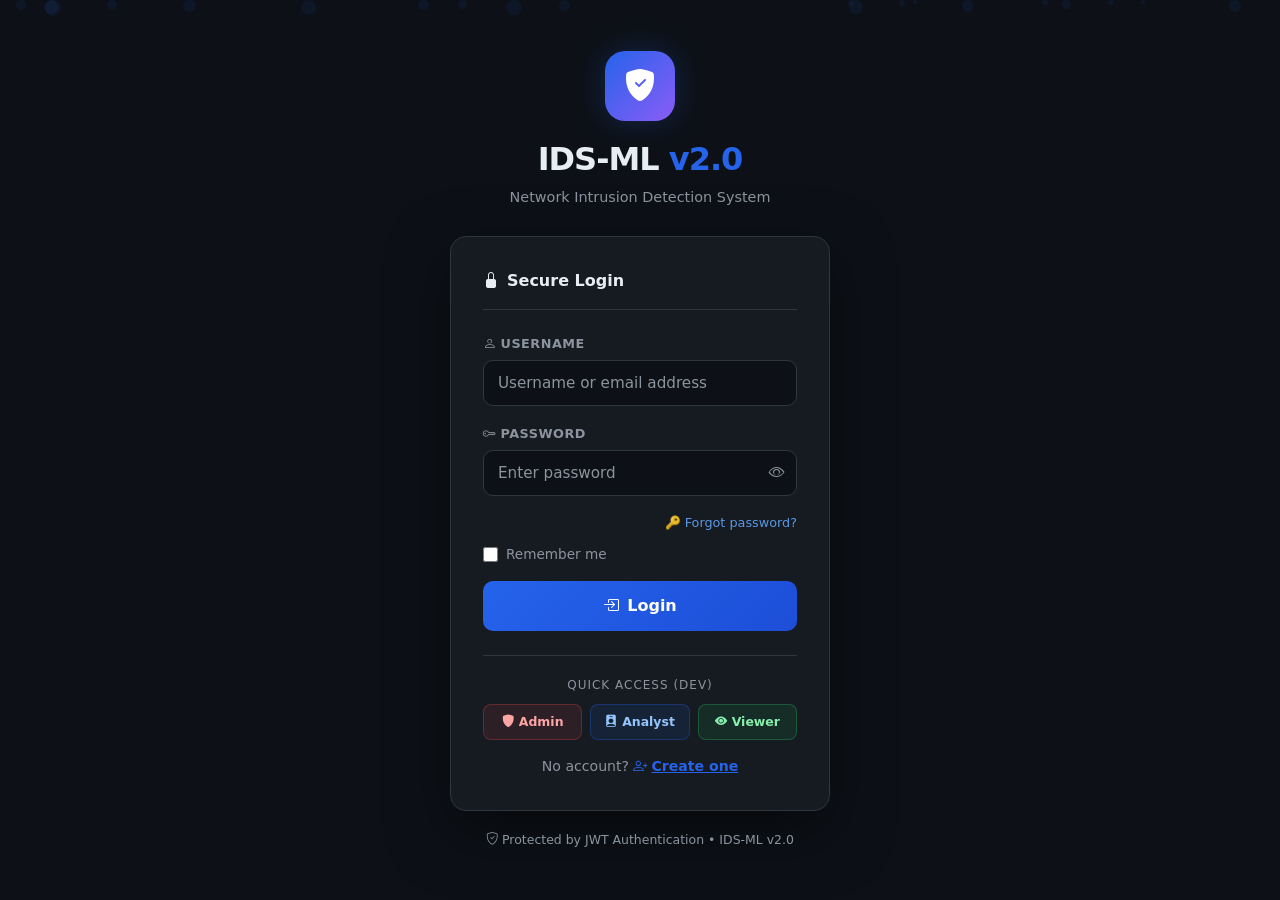
==== frontend/index.html @ fd0f953f "feat: Implement the initial web application structure including backend services, user authenticatio" ====
<!DOCTYPE html>
<html lang="en">
<head>
  <meta charset="UTF-8"/>
  <meta name="viewport" content="width=device-width, initial-scale=1.0"/>
  <title>IDS-ML v2.0 — Login</title>
  <link href="https://cdn.jsdelivr.net/npm/bootstrap@5.3.3/dist/css/bootstrap.min.css" rel="stylesheet"/>
  <link href="https://cdn.jsdelivr.net/npm/bootstrap-icons@1.11.3/font/bootstrap-icons.min.css" rel="stylesheet"/>
  <link href="css/style.css" rel="stylesheet"/>
</head>
<body class="login-body">
  <div id="particles" class="particles"></div>

  <div class="login-wrapper">
    <div class="login-brand">
      <div class="brand-icon"><i class="bi bi-shield-fill-check"></i></div>
      <div class="brand-title">IDS-ML <span>v2.0</span></div>
      <div class="brand-sub">Network Intrusion Detection System</div>
    </div>

    <div class="login-card">
      <div class="card-header-custom">
        <i class="bi bi-lock-fill me-2"></i>Secure Login
      </div>

      <div id="alertBox" class="alert-area d-none"></div>

      <form id="loginForm" autocomplete="off">
        <div class="input-group-custom">
          <label class="form-label-custom"><i class="bi bi-person me-1"></i>Username</label>
          <input type="text" id="username" placeholder="Username or email address" class="form-input-custom"
                 placeholder="Enter username" autocomplete="off"/>
        </div>

        <div class="input-group-custom">
          <label class="form-label-custom"><i class="bi bi-key me-1"></i>Password</label>
          <div class="input-wrapper password-wrapper">
            <input type="password" id="password" class="form-input-custom"
                   placeholder="Enter password"/>
            <button type="button" class="toggle-password"
                    onclick="togglePassword()">
              <i id="eyeIcon" class="bi bi-eye"></i>
            </button>
          </div>
        </div>

        <!-- Forgot password link -->
        <div style="text-align:right;margin-bottom:10px;margin-top:-4px">
          <a href="#" onclick="showForgotModal(event)"
             style="font-size:0.8rem;color:#60a5fa;text-decoration:none;opacity:.9;
                    transition:opacity .2s"
             onmouseover="this.style.opacity=1"
             onmouseout="this.style.opacity=.9">
            🔑 Forgot password?
          </a>
        </div>

        <label class="remember-label mt-1 mb-3">
          <input type="checkbox" id="rememberMe" class="remember-check"/>
          Remember me
        </label>

        <button type="submit" class="btn-login" id="loginBtn">
          <span id="btnText"><i class="bi bi-box-arrow-in-right me-2"></i>Login</span>
          <span id="btnSpinner" class="d-none">
            <span class="spinner-border spinner-border-sm me-2"></span>Signing in...
          </span>
        </button>
      </form>

      <!-- Quick access -->
      <div class="quick-access">
        <div class="quick-title">Quick Access (Dev)</div>
        <div class="quick-buttons">
          <button class="quick-btn admin"   onclick="quickLogin('admin','admin123')">
            <i class="bi bi-shield-fill"></i>Admin
          </button>
          <button class="quick-btn analyst" onclick="quickLogin('analyst','analyst123')">
            <i class="bi bi-person-badge-fill"></i>Analyst
          </button>
          <button class="quick-btn viewer"  onclick="quickLogin('viewer','viewer123')">
            <i class="bi bi-eye-fill"></i>Viewer
          </button>
        </div>
      </div>

      <!-- Register link -->
      <div class="text-center mt-3" style="font-size:0.88rem;color:var(--text-muted)">
        No account?
        <a href="register.html" style="color:var(--primary);font-weight:600">
          <i class="bi bi-person-plus me-1"></i>Create one
        </a>
      </div>
    </div>

    <div class="login-footer">
      <i class="bi bi-shield-check me-1"></i>Protected by JWT Authentication • IDS-ML v2.0
    </div>
  </div>

  <script src="js/config.js?v=1772805966"></script>
  <script src="js/auth.js?v=1772805966"></script>
  <script src="js/login.js?v=1772805966"></script>

  <!-- ══ Forgot Password Modal ══ -->
  <div id="forgotModal" style="display:none;position:fixed;inset:0;z-index:9999;
       background:rgba(0,0,0,.65);backdrop-filter:blur(4px);
       display:none;align-items:center;justify-content:center">
    <div style="background:var(--card-bg,#1a1f2e);border:1px solid rgba(255,255,255,.1);
                border-radius:16px;padding:32px;width:100%;max-width:420px;
                box-shadow:0 24px 60px rgba(0,0,0,.6);position:relative">

      <!-- close -->
      <button onclick="hideForgotModal()" style="position:absolute;top:12px;right:16px;
              background:none;border:none;color:#888;font-size:1.4rem;cursor:pointer;
              line-height:1">×</button>

      <div style="text-align:center;margin-bottom:20px">
        <div style="font-size:2rem;margin-bottom:8px">🔑</div>
        <h3 style="color:#f1f5f9;font-size:1.15rem;margin:0 0 4px">Forgot Password?</h3>
        <p style="color:#94a3b8;font-size:.83rem;margin:0">
          Submit a request — an admin will set a temporary password for you.
        </p>
      </div>

      <div id="forgotAlert" style="display:none;padding:10px 14px;border-radius:8px;
           font-size:.84rem;margin-bottom:14px;text-align:center"></div>

      <div style="margin-bottom:14px">
        <label style="font-size:.75rem;font-weight:700;color:#94a3b8;
               text-transform:uppercase;letter-spacing:.5px;display:block;margin-bottom:6px">
          Username or Email
        </label>
        <input id="forgotIdentifier" type="text" placeholder="Enter your username or email"
               style="width:100%;padding:10px 14px;background:rgba(255,255,255,.06);
                      border:1px solid rgba(255,255,255,.12);border-radius:8px;
                      color:#f1f5f9;font-size:.9rem;outline:none;box-sizing:border-box"
               onkeydown="if(event.key==='Enter')submitForgotRequest()"/>
      </div>

      <div style="margin-bottom:20px">
        <label style="font-size:.75rem;font-weight:700;color:#94a3b8;
               text-transform:uppercase;letter-spacing:.5px;display:block;margin-bottom:6px">
          Reason <span style="font-weight:400;text-transform:none">(optional)</span>
        </label>
        <textarea id="forgotReason" rows="2"
                  placeholder="Why do you need a password reset?"
                  style="width:100%;padding:10px 14px;background:rgba(255,255,255,.06);
                         border:1px solid rgba(255,255,255,.12);border-radius:8px;
                         color:#f1f5f9;font-size:.9rem;outline:none;
                         resize:vertical;box-sizing:border-box"></textarea>
      </div>

      <button id="forgotSubmitBtn" onclick="submitForgotRequest()"
              style="width:100%;padding:12px;border:none;border-radius:10px;
                     background:linear-gradient(135deg,#3b82f6,#1d4ed8);
                     color:#fff;font-size:.95rem;font-weight:600;cursor:pointer">
        📨 Submit Reset Request
      </button>

      <p style="text-align:center;color:#64748b;font-size:.78rem;margin:14px 0 0">
        An administrator will review your request and contact you.
      </p>
    </div>
  </div>

  <script>
  function showForgotModal(e) {
    if (e) e.preventDefault();
    const m = document.getElementById("forgotModal");
    m.style.display = "flex";
    document.getElementById("forgotIdentifier").focus();
    document.getElementById("forgotAlert").style.display = "none";
    document.getElementById("forgotIdentifier").value = "";
    document.getElementById("forgotReason").value = "";
  }
  function hideForgotModal() {
    document.getElementById("forgotModal").style.display = "none";
  }
  document.addEventListener("keydown", e => {
    if (e.key === "Escape") hideForgotModal();
  });
  async function submitForgotRequest() {
    const identifier = document.getElementById("forgotIdentifier").value.trim();
    const reason     = document.getElementById("forgotReason").value.trim();
    const alertEl    = document.getElementById("forgotAlert");
    const btn        = document.getElementById("forgotSubmitBtn");

    function showAlert(msg, ok) {
      alertEl.textContent   = msg;
      alertEl.style.display = "block";
      alertEl.style.background = ok ? "rgba(34,197,94,.15)" : "rgba(239,68,68,.15)";
      alertEl.style.color      = ok ? "#4ade80" : "#f87171";
      alertEl.style.border     = ok ? "1px solid rgba(34,197,94,.3)" : "1px solid rgba(239,68,68,.3)";
    }

    if (!identifier) {
      showAlert("⚠️ Please enter your username or email.", false);
      return;
    }

    btn.disabled    = true;
    btn.innerHTML   = "⏳ Submitting...";

    // Direct fetch — api.js is not loaded on the login page
    // API_BASE comes from auth.js which IS loaded
    try {
      const res = await fetch(`${API_BASE}/forgot-password`, {
        method:  "POST",
        headers: { "Content-Type": "application/json" },
        body:    JSON.stringify({ identifier, reason })
      });

      let data = {};
      try { data = await res.json(); } catch {}

      if (res.ok || res.status === 201) {
        showAlert("✅ " + (data.message || "Reset request submitted! An admin will set your new password."), true);
        btn.innerHTML = "✅ Submitted";
        setTimeout(hideForgotModal, 3500);
      } else {
        showAlert("❌ " + (data.detail || "Something went wrong. Try again."), false);
        btn.disabled  = false;
        btn.innerHTML = "📨 Submit Reset Request";
      }
    } catch (err) {
      showAlert("❌ Cannot reach server. Make sure the system is running.", false);
      btn.disabled  = false;
      btn.innerHTML = "📨 Submit Reset Request";
    }
  }
  </script>

</body>
</html>
---- frontend/css/style.css ----
/* ═══════════════════════════════════════════════════
   IDS-ML v2.0 — Main Stylesheet
   ═══════════════════════════════════════════════════ */

/* ── Variables ── */
:root {
  --bg-dark:      #0d1117;
  --bg-card:      #161b22;
  --bg-card2:     #1c2333;
  --border:       #30363d;
  --primary:      #2563eb;
  --primary-glow: rgba(37,99,235,0.25);
  --success:      #22c55e;
  --danger:       #ef4444;
  --warning:      #f59e0b;
  --info:         #06b6d4;
  --purple:       #8b5cf6;
  --teal:         #14b8a6;
  --text-main:    #e6edf3;
  --text-muted:   #8b949e;
  --sidebar-w:    240px;
  --topbar-h:     60px;
  --radius:       10px;
  --transition:   0.2s ease;
}

* { margin: 0; padding: 0; box-sizing: border-box; }
html, body { height: 100%; }
body { font-family: "Inter", "Segoe UI", system-ui, sans-serif; }

/* ═══════════════════════════════════════════════════
   LOGIN PAGE
   ═══════════════════════════════════════════════════ */
.login-body {
  background: var(--bg-dark);
  display: flex; align-items: center; justify-content: center;
  min-height: 100vh; overflow: hidden; position: relative;
}

/* Animated particles */
.particles { position: fixed; inset: 0; z-index: 0; overflow: hidden; }
.particle {
  position: absolute; border-radius: 50%;
  background: var(--primary); opacity: 0.08;
  animation: float linear infinite;
}
@keyframes float {
  0%   { transform: translateY(100vh) scale(0); opacity: 0; }
  10%  { opacity: 0.08; }
  90%  { opacity: 0.08; }
  100% { transform: translateY(-100px) scale(1); opacity: 0; }
}

.login-wrapper {
  position: relative; z-index: 1;
  display: flex; flex-direction: column; align-items: center;
  width: 100%; max-width: 420px; padding: 20px;
}

/* Brand */
.login-brand { text-align: center; margin-bottom: 28px; }
.brand-icon {
  width: 70px; height: 70px; border-radius: 20px;
  background: linear-gradient(135deg, var(--primary), var(--purple));
  display: flex; align-items: center; justify-content: center;
  font-size: 2rem; color: #fff; margin: 0 auto 14px;
  box-shadow: 0 0 30px var(--primary-glow);
}
.brand-title {
  font-size: 2rem; font-weight: 800; color: var(--text-main); letter-spacing: -1px;
}
.brand-title span { color: var(--primary); }
.brand-sub { color: var(--text-muted); font-size: 0.9rem; margin-top: 4px; }

/* Card */
.login-card {
  background: var(--bg-card);
  border: 1px solid var(--border);
  border-radius: 16px; padding: 32px;
  width: 100%;
  box-shadow: 0 20px 60px rgba(0,0,0,0.5);
}
.card-header-custom {
  font-weight: 700; font-size: 1rem; color: var(--text-main);
  margin-bottom: 24px; padding-bottom: 16px;
  border-bottom: 1px solid var(--border);
}

/* Alert area */
.alert-area {
  border-radius: var(--radius); padding: 12px 16px;
  font-size: 0.875rem; margin-bottom: 16px;
}
.alert-area.error   { background: rgba(239,68,68,0.15); border: 1px solid rgba(239,68,68,0.4); color: #fca5a5; }
.alert-area.success { background: rgba(34,197,94,0.15);  border: 1px solid rgba(34,197,94,0.4);  color: #86efac; }

/* Input groups */
.input-group-custom { margin-bottom: 18px; }
.form-label-custom  { display: block; font-size: 0.8rem; font-weight: 600;
                      color: var(--text-muted); margin-bottom: 6px; text-transform: uppercase; letter-spacing: 0.5px; }
.input-wrapper      { position: relative; }
.form-input-custom  {
  width: 100%; background: var(--bg-dark); border: 1px solid var(--border);
  border-radius: var(--radius); padding: 11px 14px; color: var(--text-main);
  font-size: 0.95rem; transition: border-color var(--transition), box-shadow var(--transition);
  outline: none;
}
.form-input-custom:focus {
  border-color: var(--primary);
  box-shadow: 0 0 0 3px var(--primary-glow);
}
.form-input-custom::placeholder { color: var(--text-muted); }

.password-wrapper .form-input-custom { padding-right: 42px; }
.toggle-password {
  position: absolute; right: 12px; top: 50%; transform: translateY(-50%);
  background: none; border: none; color: var(--text-muted); cursor: pointer; font-size: 1rem;
  transition: color var(--transition);
}
.toggle-password:hover { color: var(--text-main); }

/* Remember me */
.remember-label {
  display: flex; align-items: center; gap: 8px;
  font-size: 0.85rem; color: var(--text-muted); cursor: pointer;
}
.remember-check { accent-color: var(--primary); width: 15px; height: 15px; }

/* Login button */
.btn-login {
  width: 100%; padding: 13px;
  background: linear-gradient(135deg, var(--primary), #1d4ed8);
  border: none; border-radius: var(--radius);
  color: #fff; font-weight: 700; font-size: 1rem;
  cursor: pointer; transition: opacity var(--transition), transform var(--transition);
}
.btn-login:hover { opacity: 0.9; transform: translateY(-1px); }
.btn-login:active { transform: translateY(0); }
.btn-login:disabled { opacity: 0.6; cursor: not-allowed; transform: none; }

/* Quick access */
.quick-access { margin-top: 24px; padding-top: 20px; border-top: 1px solid var(--border); }
.quick-title  { font-size: 0.75rem; color: var(--text-muted); text-align: center;
                margin-bottom: 10px; text-transform: uppercase; letter-spacing: 1px; }
.quick-buttons { display: flex; gap: 8px; }
.quick-btn {
  flex: 1; padding: 8px 6px; border-radius: 8px; border: 1px solid var(--border);
  font-size: 0.78rem; font-weight: 600; cursor: pointer;
  transition: all var(--transition); display: flex; align-items: center;
  justify-content: center; gap: 5px;
}
.quick-btn.admin   { background: rgba(239,68,68,0.1);  border-color: rgba(239,68,68,0.3);  color: #fca5a5; }
.quick-btn.analyst { background: rgba(37,99,235,0.1);  border-color: rgba(37,99,235,0.3);  color: #93c5fd; }
.quick-btn.viewer  { background: rgba(34,197,94,0.1);  border-color: rgba(34,197,94,0.3);  color: #86efac; }
.quick-btn:hover   { transform: translateY(-2px); filter: brightness(1.2); }

.login-footer { color: var(--text-muted); font-size: 0.78rem; margin-top: 20px; text-align: center; }

/* ═══════════════════════════════════════════════════
   DASHBOARD LAYOUT
   ═══════════════════════════════════════════════════ */
.dashboard-body { background: var(--bg-dark); color: var(--text-main); display: flex; min-height: 100vh; }

/* ── Sidebar ── */
.sidebar {
  width: var(--sidebar-w); background: var(--bg-card);
  border-right: 1px solid var(--border);
  display: flex; flex-direction: column;
  position: fixed; top: 0; left: 0; height: 100vh;
  z-index: 100; transition: transform var(--transition);
}
.sidebar.collapsed { transform: translateX(calc(-1 * var(--sidebar-w))); }

.sidebar-brand {
  padding: 18px 20px; display: flex; align-items: center; gap: 10px;
  border-bottom: 1px solid var(--border);
}
.brand-icon-sm {
  font-size: 1.4rem; color: var(--primary);
  filter: drop-shadow(0 0 8px var(--primary-glow));
}
.brand-text { font-weight: 800; font-size: 1.05rem; color: var(--text-main); }
.brand-ver  { color: var(--primary); }

.sidebar-nav { flex: 1; padding: 12px 10px; overflow-y: auto; }
.nav-section-label {
  font-size: 0.65rem; font-weight: 700; color: var(--text-muted);
  text-transform: uppercase; letter-spacing: 1.5px; padding: 6px 10px 4px;
}
.nav-item {
  display: flex; align-items: center; gap: 10px; padding: 9px 12px;
  border-radius: 8px; color: var(--text-muted); text-decoration: none;
  font-size: 0.9rem; font-weight: 500; margin-bottom: 2px;
  transition: all var(--transition); position: relative;
}
.nav-item i { font-size: 1rem; width: 18px; text-align: center; }
.nav-item:hover { background: var(--bg-card2); color: var(--text-main); }
.nav-item.active { background: var(--primary-glow); color: var(--primary);
                   border: 1px solid rgba(37,99,235,0.3); }
.nav-badge {
  margin-left: auto; background: var(--bg-card2); color: var(--text-muted);
  font-size: 0.7rem; padding: 2px 7px; border-radius: 20px; font-weight: 700;
}
.nav-badge.danger { background: rgba(239,68,68,0.2); color: #fca5a5; }

.sidebar-user {
  padding: 14px; border-top: 1px solid var(--border);
  display: flex; align-items: center; gap: 10px;
}
.user-avatar {
  width: 36px; height: 36px; border-radius: 10px;
  background: linear-gradient(135deg, var(--primary), var(--purple));
  display: flex; align-items: center; justify-content: center;
  font-weight: 800; font-size: 0.95rem; color: #fff; flex-shrink: 0;
}
.user-info { flex: 1; min-width: 0; }
.user-name  { font-size: 0.85rem; font-weight: 700; color: var(--text-main);
              white-space: nowrap; overflow: hidden; text-overflow: ellipsis; }
.user-role  { font-size: 0.72rem; color: var(--text-muted); text-transform: uppercase; letter-spacing: 0.5px; }
.logout-btn { background: none; border: none; color: var(--text-muted);
              cursor: pointer; font-size: 1.1rem; padding: 4px;
              border-radius: 6px; transition: all var(--transition); }
.logout-btn:hover { color: var(--danger); background: rgba(239,68,68,0.1); }

/* ── Main content ── */
.main-content {
  margin-left: var(--sidebar-w); flex: 1;
  min-height: 100vh; display: flex; flex-direction: column;
  transition: margin-left var(--transition);
}
.main-content.expanded { margin-left: 0; }

/* ── Topbar ── */
.topbar {
  height: var(--topbar-h); background: var(--bg-card);
  border-bottom: 1px solid var(--border); padding: 0 20px;
  display: flex; align-items: center; gap: 12px; position: sticky; top: 0; z-index: 50;
}
.sidebar-toggle { background: none; border: none; color: var(--text-muted);
                  font-size: 1.3rem; cursor: pointer; padding: 4px 8px;
                  border-radius: 6px; transition: all var(--transition); }
.sidebar-toggle:hover { color: var(--text-main); background: var(--bg-card2); }
.topbar-title { font-weight: 700; font-size: 1rem; flex: 1; color: var(--text-main); }
.topbar-right  { display: flex; align-items: center; gap: 12px; }
.topbar-btn    { background: none; border: none; color: var(--text-muted);
                 font-size: 1rem; cursor: pointer; padding: 6px 8px;
                 border-radius: 6px; transition: all var(--transition); }
.topbar-btn:hover { color: var(--text-main); background: var(--bg-card2); }
.api-status   { display: flex; align-items: center; gap: 6px; font-size: 0.8rem; color: var(--text-muted); }
.status-dot   { width: 8px; height: 8px; border-radius: 50%; background: var(--danger); }
.status-dot.green { background: var(--success); box-shadow: 0 0 8px var(--success); animation: pulse 2s infinite; }
@keyframes pulse { 0%,100% { opacity: 1; } 50% { opacity: 0.5; } }

.topbar-user  { display: flex; align-items: center; gap: 8px; }
.role-badge {
  font-size: 0.7rem; font-weight: 700; padding: 3px 8px; border-radius: 20px; text-transform: uppercase;
  background: var(--primary-glow); color: var(--primary); border: 1px solid rgba(37,99,235,0.3);
}
.role-badge.admin   { background: rgba(239,68,68,0.15);  color: #fca5a5;  border-color: rgba(239,68,68,0.3); }
.role-badge.analyst { background: rgba(37,99,235,0.15);  color: #93c5fd;  border-color: rgba(37,99,235,0.3); }
.role-badge.viewer  { background: rgba(34,197,94,0.15);  color: #86efac;  border-color: rgba(34,197,94,0.3); }

/* ── Section ── */
.content-section { display: none; padding: 24px; animation: fadeIn 0.2s ease; }
.content-section.active { display: block; }
@keyframes fadeIn { from { opacity: 0; transform: translateY(8px); } to { opacity: 1; transform: translateY(0); } }

.section-header { margin-bottom: 20px; }
.section-header h2 { font-size: 1.3rem; font-weight: 800; color: var(--text-main); }
.section-sub { font-size: 0.85rem; color: var(--text-muted); }

/* ── Stat Cards ── */
.stats-grid { display: grid; grid-template-columns: repeat(auto-fill, minmax(180px, 1fr)); gap: 14px; }
.stat-card  {
  background: var(--bg-card); border: 1px solid var(--border);
  border-radius: var(--radius); padding: 18px; position: relative; overflow: hidden;
  transition: transform var(--transition), box-shadow var(--transition);
}
.stat-card:hover { transform: translateY(-3px); box-shadow: 0 8px 30px rgba(0,0,0,0.4); }
.stat-card::before {
  content: ''; position: absolute; top: 0; left: 0; right: 0; height: 3px;
}
.stat-card.blue::before   { background: var(--primary); }
.stat-card.red::before    { background: var(--danger); }
.stat-card.green::before  { background: var(--success); }
.stat-card.yellow::before { background: var(--warning); }
.stat-card.purple::before { background: var(--purple); }
.stat-card.teal::before   { background: var(--teal); }

.stat-icon  { font-size: 1.5rem; margin-bottom: 10px; }
.stat-card.blue   .stat-icon { color: var(--primary); }
.stat-card.red    .stat-icon { color: var(--danger); }
.stat-card.green  .stat-icon { color: var(--success); }
.stat-card.yellow .stat-icon { color: var(--warning); }
.stat-card.purple .stat-icon { color: var(--purple); }
.stat-card.teal   .stat-icon { color: var(--teal); }

.stat-value { font-size: 1.8rem; font-weight: 800; color: var(--text-main); line-height: 1; }
.stat-label { font-size: 0.78rem; color: var(--text-muted); margin-top: 4px; }
.stat-trend { font-size: 0.7rem; margin-top: 8px; color: var(--text-muted); }
.stat-trend.up     { color: var(--success); }
.stat-trend.danger { color: var(--danger); }

/* ── Info Cards ── */
.info-card { background: var(--bg-card); border: 1px solid var(--border); border-radius: var(--radius); }
.info-card-header {
  padding: 14px 16px; border-bottom: 1px solid var(--border);
  font-weight: 700; font-size: 0.9rem; color: var(--text-main);
}
.info-card-body  { padding: 16px; }
.info-row { display: flex; justify-content: space-between; align-items: center;
            padding: 8px 0; border-bottom: 1px solid var(--border); font-size: 0.85rem; }
.info-row:last-child { border-bottom: none; }
.info-key { color: var(--text-muted); font-weight: 500; }
.info-val { color: var(--text-main); font-weight: 600; }
.info-val.link { color: var(--primary); text-decoration: none; }
.info-val.link:hover { text-decoration: underline; }

/* ── Skeleton loader ── */
.skeleton-row {
  height: 14px; border-radius: 4px;
  background: linear-gradient(90deg, var(--bg-card2) 25%, var(--border) 50%, var(--bg-card2) 75%);
  background-size: 200% 100%; animation: shimmer 1.5s infinite; margin: 10px 0;
}
@keyframes shimmer { 0% { background-position: 200% 0; } 100% { background-position: -200% 0; } }

/* ── Table card ── */
.table-card { background: var(--bg-card); border: 1px solid var(--border); border-radius: var(--radius); overflow: hidden; }
.table-card-header {
  padding: 14px 16px; border-bottom: 1px solid var(--border);
  display: flex; align-items: center; justify-content: space-between;
  font-weight: 700; font-size: 0.9rem; color: var(--text-main);
}
.btn-refresh {
  background: var(--bg-card2); border: 1px solid var(--border);
  color: var(--text-muted); padding: 5px 12px; border-radius: 6px;
  font-size: 0.8rem; cursor: pointer; transition: all var(--transition);
}
.btn-refresh:hover { color: var(--primary); border-color: var(--primary); }

.ids-table { width: 100%; border-collapse: collapse; font-size: 0.85rem; }
.ids-table thead th {
  padding: 12px 16px; background: var(--bg-card2); color: var(--text-muted);
  font-size: 0.75rem; font-weight: 700; text-transform: uppercase;
  letter-spacing: 0.5px; border-bottom: 1px solid var(--border); white-space: nowrap;
}
.ids-table tbody td { padding: 12px 16px; border-bottom: 1px solid var(--border); color: var(--text-main); }
.ids-table tbody tr:last-child td { border-bottom: none; }
.ids-table tbody tr:hover { background: var(--bg-card2); }

/* Role pills */
.role-pill {
  font-size: 0.72rem; font-weight: 700; padding: 3px 9px; border-radius: 20px;
  text-transform: uppercase; letter-spacing: 0.5px; display: inline-block;
}
.role-pill.admin   { background: rgba(239,68,68,0.15);  color: #fca5a5;  border: 1px solid rgba(239,68,68,0.3); }
.role-pill.analyst { background: rgba(37,99,235,0.15);  color: #93c5fd;  border: 1px solid rgba(37,99,235,0.3); }
.role-pill.viewer  { background: rgba(34,197,94,0.15);  color: #86efac;  border: 1px solid rgba(34,197,94,0.3); }

/* Status pills */
.status-pill { font-size: 0.72rem; font-weight: 700; padding: 3px 9px; border-radius: 20px; }
.status-pill.active   { background: rgba(34,197,94,0.15); color: #86efac; }
.status-pill.inactive { background: rgba(239,68,68,0.15); color: #fca5a5; }

/* Action buttons */
.btn-action {
  background: none; border: 1px solid var(--border); color: var(--text-muted);
  padding: 4px 10px; border-radius: 6px; font-size: 0.78rem; cursor: pointer;
  transition: all var(--transition);
}
.btn-action:hover { border-color: var(--danger); color: var(--danger); background: rgba(239,68,68,0.1); }

/* ── Coming soon ── */
.coming-soon-card {
  background: var(--bg-card); border: 1px solid var(--border);
  border-radius: 16px; padding: 48px 24px; text-align: center;
}
.coming-icon { font-size: 2.5rem; color: var(--primary); margin-bottom: 16px; display: block;
               filter: drop-shadow(0 0 12px var(--primary-glow)); }
.coming-soon-card h4 { color: var(--text-main); font-weight: 700; margin-bottom: 8px; }
.coming-soon-card p  { color: var(--text-muted); font-size: 0.9rem; }
.coming-badge {
  display: inline-block; margin-top: 14px; padding: 4px 14px; border-radius: 20px;
  background: var(--primary-glow); color: var(--primary);
  border: 1px solid rgba(37,99,235,0.3); font-size: 0.78rem; font-weight: 700;
}

/* ── Toast ── */
.toast-container { position: fixed; bottom: 24px; right: 24px; z-index: 9999; }
.ids-toast {
  background: var(--bg-card2); border: 1px solid var(--border);
  border-radius: 10px; padding: 12px 18px; display: flex;
  align-items: center; gap: 10px; font-size: 0.88rem; color: var(--text-main);
  box-shadow: 0 8px 30px rgba(0,0,0,0.4);
  animation: slideInRight 0.3s ease;
}
.ids-toast.success { border-color: rgba(34,197,94,0.4); }
.ids-toast.success i { color: var(--success); }
.ids-toast.error   { border-color: rgba(239,68,68,0.4); }
.ids-toast.error   i { color: var(--danger); }
@keyframes slideInRight { from { transform: translateX(100px); opacity: 0; } to { transform: translateX(0); opacity: 1; } }

/* ── Responsive ── */
@media (max-width: 768px) {
  .sidebar       { transform: translateX(calc(-1 * var(--sidebar-w))); }
  .sidebar.open  { transform: translateX(0); }
  .main-content  { margin-left: 0 !important; }
  .stats-grid    { grid-template-columns: repeat(2, 1fr); }
}

/* ═══════════════════════════════════════════════════
   ROLE-BASED ADDITIONS
   ═══════════════════════════════════════════════════ */

/* ── Role Banner ── */
.role-banner { padding: 0 10px 10px; }
.role-banner-inner {
  display: flex; align-items: center; gap: 8px;
  padding: 8px 12px; border-radius: 8px;
  font-size: 0.78rem; font-weight: 700; text-transform: uppercase; letter-spacing: 0.8px;
}
.role-banner-inner i { font-size: 0.9rem; }

.banner-admin   { background: rgba(239,68,68,0.12);  color: #fca5a5; border: 1px solid rgba(239,68,68,0.25); }
.banner-analyst { background: rgba(37,99,235,0.12);  color: #93c5fd; border: 1px solid rgba(37,99,235,0.25); }
.banner-viewer  { background: rgba(34,197,94,0.12);  color: #86efac; border: 1px solid rgba(34,197,94,0.25); }

/* ── Permissions Grid ── */
.permissions-grid {
  display: grid;
  grid-template-columns: repeat(auto-fill, minmax(170px, 1fr));
  gap: 8px;
}
.perm-item {
  display: flex; align-items: center; gap: 7px;
  padding: 8px 10px; border-radius: 8px;
  font-size: 0.8rem; font-weight: 600;
  border: 1px solid;
}
.perm-item.allowed {
  background: rgba(34,197,94,0.08);
  border-color: rgba(34,197,94,0.2);
  color: #86efac;
}
.perm-item.denied {
  background: rgba(239,68,68,0.06);
  border-color: rgba(239,68,68,0.15);
  color: var(--text-muted);
  opacity: 0.6;
}
.perm-item .bi:first-child { font-size: 0.75rem; }
.perm-item .perm-feat-icon { opacity: 0.7; }

/* ── Quick Action Buttons ── */
.quick-action-btn {
  width: 100%; background: var(--bg-card2);
  border: 1px solid var(--border); border-radius: 8px;
  padding: 10px 12px; margin-bottom: 8px; cursor: pointer;
  display: flex; align-items: center; gap: 10px;
  color: var(--text-main); font-size: 0.85rem;
  transition: all var(--transition); text-align: left;
}
.quick-action-btn:last-child { margin-bottom: 0; }
.quick-action-btn:hover { border-color: var(--primary); background: var(--primary-glow); transform: translateX(3px); }
.quick-action-btn i:first-child { font-size: 1.1rem; width: 20px; text-align: center; }
.quick-action-btn div { flex: 1; }
.quick-action-btn div strong { display: block; font-size: 0.85rem; }
.quick-action-btn div small  { color: var(--text-muted); font-size: 0.75rem; }

/* ── Viewer Notice ── */
.viewer-notice {
  background: rgba(34,197,94,0.06);
  border: 1px solid rgba(34,197,94,0.2);
  border-radius: var(--radius); padding: 16px 20px;
  display: flex; align-items: flex-start; gap: 14px;
  color: var(--text-muted);
}
.viewer-notice > i { font-size: 1.3rem; color: #86efac; flex-shrink: 0; margin-top: 2px; }
.viewer-notice strong { display: block; color: #86efac; font-size: 0.9rem; margin-bottom: 3px; }
.viewer-notice p { font-size: 0.82rem; margin: 0; }

/* ── Access Denied ── */
.denied-card {
  display: flex; flex-direction: column; align-items: center;
  justify-content: center; padding: 64px 24px; text-align: center;
}
.denied-icon {
  width: 80px; height: 80px; border-radius: 50%;
  background: rgba(239,68,68,0.12); border: 2px solid rgba(239,68,68,0.3);
  display: flex; align-items: center; justify-content: center;
  font-size: 2rem; color: var(--danger); margin-bottom: 20px;
}
.denied-card h3 { color: var(--text-main); font-weight: 800; margin-bottom: 10px; }
.denied-card p  { color: var(--text-muted); font-size: 0.9rem; max-width: 360px; margin-bottom: 24px; }
.btn-back {
  background: var(--bg-card2); border: 1px solid var(--border);
  color: var(--text-muted); padding: 10px 20px; border-radius: var(--radius);
  font-size: 0.88rem; font-weight: 600; cursor: pointer;
  transition: all var(--transition);
}
.btn-back:hover { border-color: var(--primary); color: var(--primary); }

/* ── Card link ── */
.card-link {
  font-size: 0.78rem; color: var(--primary); text-decoration: none;
  display: flex; align-items: center; gap: 4px;
}
.card-link:hover { text-decoration: underline; }

/* ── status-dot inline ── */
.status-dot.d-inline-block {
  display: inline-block !important;
  vertical-align: middle; margin-bottom: 1px;
}

/* ═══════════════════════════════════════════════
   REGISTER PAGE EXTRAS
   ═══════════════════════════════════════════════ */
.role-notice {
  background: rgba(37,99,235,0.08);
  border: 1px solid rgba(37,99,235,0.25);
  border-radius: 8px; padding: 10px 14px;
  display: flex; align-items: flex-start; gap: 8px;
  font-size: 0.82rem; color: var(--text-muted);
  margin-top: 6px;
}
.role-notice i { color: var(--primary); flex-shrink: 0; margin-top: 2px; }
.role-notice strong { color: var(--text-main); }

.pwd-strength-bar {
  height: 4px; background: var(--bg-card2);
  border-radius: 2px; overflow: hidden;
}
.pwd-strength-fill { height: 100%; width: 0%; transition: all 0.3s ease; }
.pwd-strength-label { font-size: 0.72rem; font-weight: 600; margin-top: 3px; }

/* ═══════════════════════════════════════════════
   MODAL (shared: add user, change role, etc.)
   ═══════════════════════════════════════════════ */
.ids-modal-overlay {
  position: fixed; inset: 0; z-index: 1000;
  background: rgba(0,0,0,0.65);
  display: flex; align-items: center; justify-content: center;
  animation: fadeIn 0.15s ease;
}
.ids-modal {
  background: var(--bg-card); border: 1px solid var(--border);
  border-radius: 14px; width: 100%; max-width: 440px;
  padding: 28px; box-shadow: 0 24px 60px rgba(0,0,0,0.5);
  animation: slideUp 0.2s ease;
}
@keyframes slideUp {
  from { transform: translateY(20px); opacity: 0; }
  to   { transform: translateY(0);    opacity: 1; }
}
.ids-modal-header {
  display: flex; align-items: center; justify-content: space-between;
  margin-bottom: 20px; padding-bottom: 14px;
  border-bottom: 1px solid var(--border);
}
.ids-modal-header h5 { font-weight: 700; color: var(--text-main); margin: 0; font-size: 1rem; }
.ids-modal-close {
  background: none; border: none; color: var(--text-muted);
  font-size: 1.2rem; cursor: pointer; padding: 2px;
  border-radius: 6px; transition: all var(--transition);
}
.ids-modal-close:hover { color: var(--danger); background: rgba(239,68,68,0.1); }
.ids-modal-footer {
  display: flex; gap: 8px; justify-content: flex-end;
  margin-top: 20px; padding-top: 16px;
  border-top: 1px solid var(--border);
}

.ids-select {
  width: 100%; background: var(--bg-dark); border: 1px solid var(--border);
  border-radius: var(--radius); padding: 10px 14px; color: var(--text-main);
  font-size: 0.9rem; outline: none; transition: border-color var(--transition);
}
.ids-select:focus { border-color: var(--primary); box-shadow: 0 0 0 3px var(--primary-glow); }
.ids-select option { background: var(--bg-card2); }

/* Modal buttons */
.btn-modal-cancel {
  padding: 9px 18px; border-radius: 8px; font-size: 0.88rem; font-weight: 600;
  background: var(--bg-card2); border: 1px solid var(--border);
  color: var(--text-muted); cursor: pointer; transition: all var(--transition);
}
.btn-modal-cancel:hover { border-color: var(--text-muted); color: var(--text-main); }
.btn-modal-primary {
  padding: 9px 18px; border-radius: 8px; font-size: 0.88rem; font-weight: 600;
  background: linear-gradient(135deg, var(--primary), #1d4ed8);
  border: none; color: #fff; cursor: pointer;
  transition: opacity var(--transition);
}
.btn-modal-primary:hover { opacity: 0.88; }
.btn-modal-danger {
  padding: 9px 18px; border-radius: 8px; font-size: 0.88rem; font-weight: 600;
  background: linear-gradient(135deg, var(--danger), #b91c1c);
  border: none; color: #fff; cursor: pointer;
  transition: opacity var(--transition);
}
.btn-modal-danger:hover { opacity: 0.88; }

/* ═══════════════════════════════════════════════
   ENHANCED USERS TABLE
   ═══════════════════════════════════════════════ */
.user-actions { display: flex; gap: 5px; flex-wrap: wrap; }

.btn-sm-action {
  padding: 4px 9px; border-radius: 6px; font-size: 0.75rem;
  font-weight: 600; cursor: pointer; border: 1px solid;
  display: inline-flex; align-items: center; gap: 4px;
  transition: all var(--transition); white-space: nowrap;
}
.btn-sm-action.role   { background: rgba(37,99,235,0.1);  border-color: rgba(37,99,235,0.3);  color: #93c5fd; }
.btn-sm-action.role:hover   { background: rgba(37,99,235,0.25); }
.btn-sm-action.deact  { background: rgba(239,68,68,0.1);  border-color: rgba(239,68,68,0.3);  color: #fca5a5; }
.btn-sm-action.deact:hover  { background: rgba(239,68,68,0.25); }
.btn-sm-action.act    { background: rgba(34,197,94,0.1);  border-color: rgba(34,197,94,0.3);  color: #86efac; }
.btn-sm-action.act:hover    { background: rgba(34,197,94,0.25); }
.btn-sm-action.del    { background: rgba(239,68,68,0.07); border-color: rgba(239,68,68,0.2);  color: #fca5a5; }
.btn-sm-action.del:hover    { background: rgba(239,68,68,0.2); }
.btn-sm-action.pwd    { background: rgba(245,158,11,0.1); border-color: rgba(245,158,11,0.3); color: #fcd34d; }
.btn-sm-action.pwd:hover    { background: rgba(245,158,11,0.25); }

/* Add user header button */
.btn-add-user {
  background: linear-gradient(135deg, var(--primary), #1d4ed8);
  border: none; color: #fff; padding: 7px 14px;
  border-radius: 8px; font-size: 0.82rem; font-weight: 700;
  cursor: pointer; display: flex; align-items: center; gap: 6px;
  transition: opacity var(--transition);
}
.btn-add-user:hover { opacity: 0.88; }

/* User count badge */
.user-count-badge {
  background: var(--bg-card2); border: 1px solid var(--border);
  color: var(--text-muted); font-size: 0.75rem; font-weight: 700;
  padding: 3px 10px; border-radius: 20px; margin-left: 8px;
}

/* ═══════════════════════════════════════════════
   DEACTIVATED ACCOUNT POPUP
   ═══════════════════════════════════════════════ */

/* Overlay */
.deact-overlay {
  position: fixed; inset: 0; z-index: 9999;
  background: rgba(0, 0, 0, 0.75);
  backdrop-filter: blur(6px);
  display: flex; align-items: center; justify-content: center;
  opacity: 0; transition: opacity 0.3s ease;
  padding: 20px;
}
.deact-overlay.visible { opacity: 1; }
.deact-overlay.hiding  { opacity: 0; pointer-events: none; }

/* Modal box */
.deact-modal {
  background: var(--bg-card);
  border: 1px solid rgba(239, 68, 68, 0.35);
  border-radius: 18px;
  padding: 36px 32px 28px;
  max-width: 400px; width: 100%;
  text-align: center;
  box-shadow:
    0 0 0 1px rgba(239,68,68,0.15),
    0 24px 60px rgba(0, 0, 0, 0.6),
    0 0 80px rgba(239, 68, 68, 0.08);
  transform: translateY(0); transition: transform 0.3s ease;
  position: relative;
}
.deact-overlay.visible .deact-modal  { transform: translateY(0); }
.deact-overlay:not(.visible) .deact-modal { transform: translateY(24px); }

/* Animated icon ring */
.deact-icon-wrap {
  position: relative;
  width: 80px; height: 80px;
  margin: 0 auto 20px;
  display: flex; align-items: center; justify-content: center;
}
.deact-icon-ring {
  position: absolute; inset: 0; border-radius: 50%;
  border: 2px solid rgba(239, 68, 68, 0.4);
  animation: deact-pulse 2s ease infinite;
}
@keyframes deact-pulse {
  0%, 100% { transform: scale(1);    opacity: 0.6; }
  50%       { transform: scale(1.12); opacity: 0.2; }
}
.deact-icon {
  font-size: 2.2rem; color: var(--danger);
  filter: drop-shadow(0 0 12px rgba(239,68,68,0.5));
  position: relative; z-index: 1;
  background: rgba(239,68,68,0.1);
  width: 72px; height: 72px; border-radius: 50%;
  display: flex; align-items: center; justify-content: center;
}

/* Title */
.deact-title {
  font-size: 1.3rem; font-weight: 800;
  color: var(--text-main); margin-bottom: 4px;
}

/* Username */
.deact-username {
  font-size: 0.85rem; color: var(--danger);
  font-weight: 700; margin-bottom: 14px;
  font-family: monospace; letter-spacing: 0.5px;
}

/* Body text */
.deact-body {
  color: var(--text-muted); font-size: 0.88rem;
  line-height: 1.6; margin-bottom: 18px;
}

/* Info box */
.deact-info-box {
  background: rgba(239,68,68,0.07);
  border: 1px solid rgba(239,68,68,0.2);
  border-radius: 10px; padding: 12px 14px;
  display: flex; align-items: flex-start; gap: 10px;
  font-size: 0.82rem; color: #fca5a5;
  margin-bottom: 22px; text-align: left;
}
.deact-info-box i { flex-shrink: 0; margin-top: 2px; font-size: 0.9rem; }

/* Action buttons */
.deact-actions {
  display: flex; gap: 10px; justify-content: center;
  margin-bottom: 18px;
}
.deact-btn-email {
  flex: 1; padding: 10px 16px; border-radius: 10px;
  background: rgba(37,99,235,0.12);
  border: 1px solid rgba(37,99,235,0.3);
  color: #93c5fd; font-size: 0.85rem; font-weight: 600;
  text-decoration: none; cursor: pointer;
  transition: all 0.2s ease;
  display: flex; align-items: center; justify-content: center;
}
.deact-btn-email:hover {
  background: rgba(37,99,235,0.22);
  color: #bfdbfe; text-decoration: none;
}
.deact-btn-close {
  flex: 1; padding: 10px 16px; border-radius: 10px;
  background: rgba(239,68,68,0.1);
  border: 1px solid rgba(239,68,68,0.25);
  color: #fca5a5; font-size: 0.85rem; font-weight: 600;
  cursor: pointer; transition: all 0.2s ease;
  display: flex; align-items: center; justify-content: center;
}
.deact-btn-close:hover { background: rgba(239,68,68,0.2); }

/* Footer note */
.deact-footer {
  font-size: 0.72rem; color: var(--text-muted);
  margin: 0; opacity: 0.6;
}

/* Divider line above footer */
.deact-modal::after {
  content: '';
  display: block;
  height: 1px;
  background: var(--border);
  margin: 0 0 14px;
}
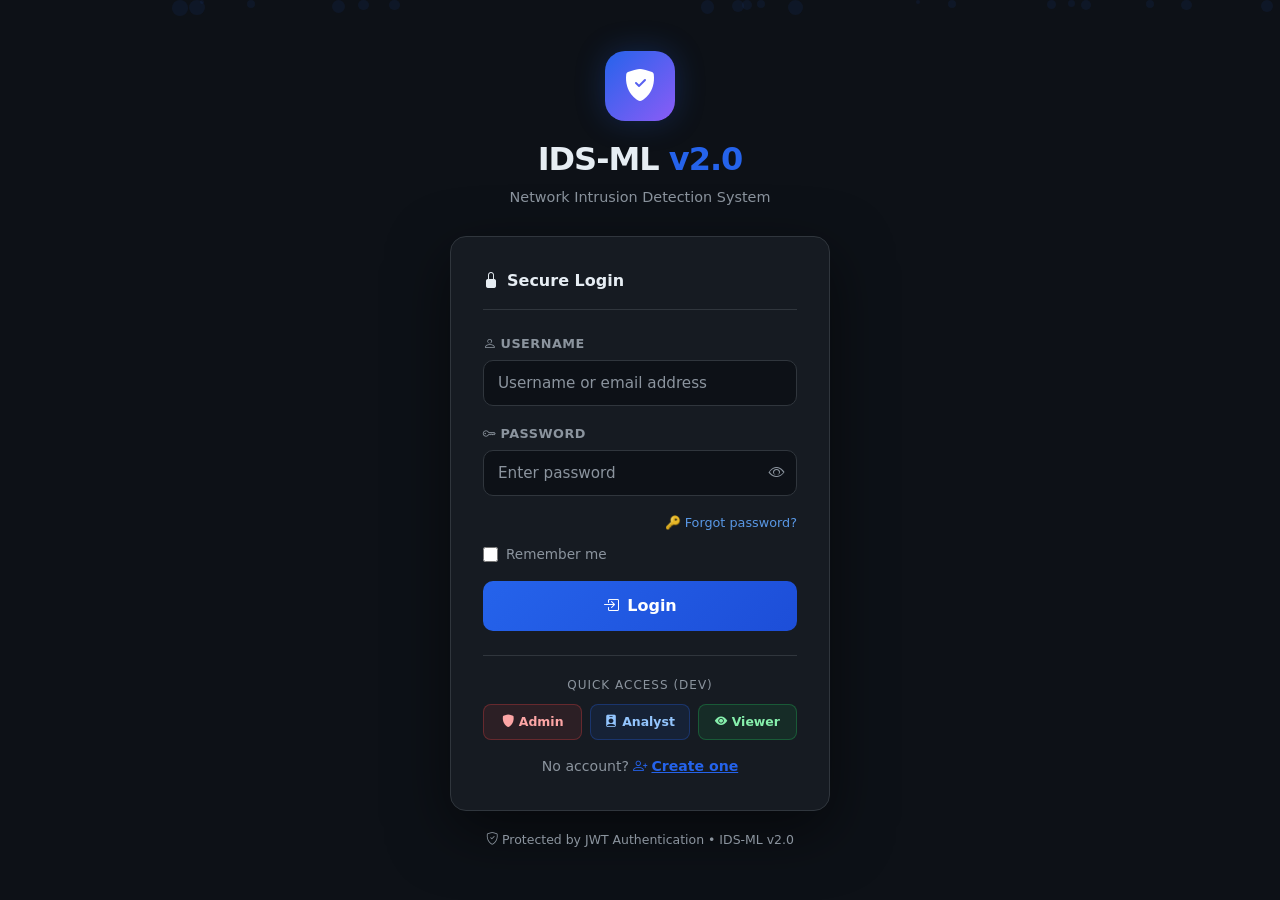
==== commit 7b3039c1: "Updating Dashboard" ====
--- a/frontend/index.html
+++ b/frontend/index.html
@@ -98,9 +98,9 @@
     </div>
   </div>
 
-  <script src="js/config.js?v=1772805966"></script>
-  <script src="js/auth.js?v=1772805966"></script>
-  <script src="js/login.js?v=1772805966"></script>
+  <script src="js/config.js?v=1773028920"></script>
+  <script src="js/auth.js?v=1773028920"></script>
+  <script src="js/login.js?v=1773028920"></script>
 
   <!-- ══ Forgot Password Modal ══ -->
   <div id="forgotModal" style="display:none;position:fixed;inset:0;z-index:9999;
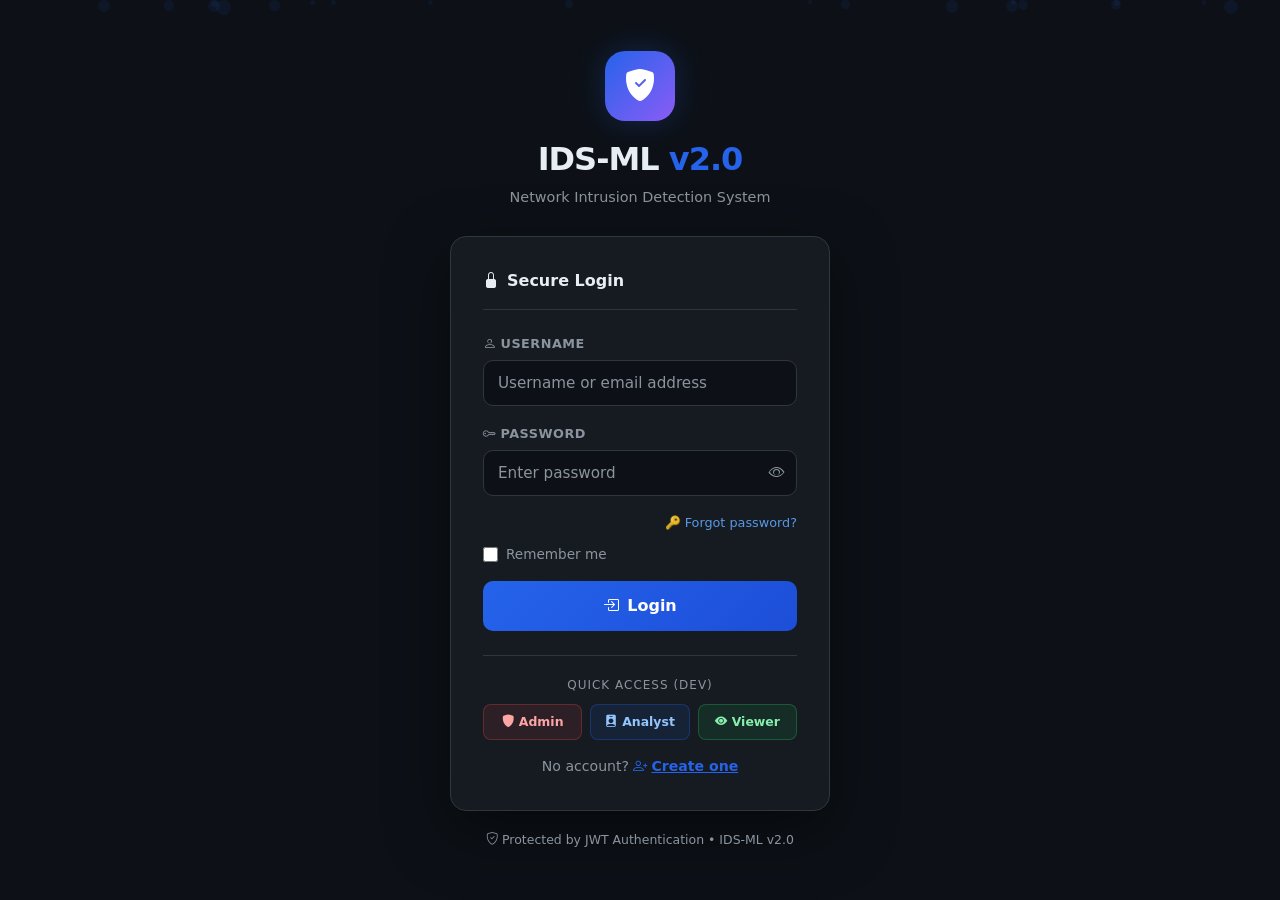
==== commit ab396746: "All" ====
--- a/frontend/index.html
+++ b/frontend/index.html
@@ -98,9 +98,9 @@
     </div>
   </div>
 
-  <script src="js/config.js?v=1773028920"></script>
-  <script src="js/auth.js?v=1773028920"></script>
-  <script src="js/login.js?v=1773028920"></script>
+  <script src="js/config.js?v=1773851401"></script>
+  <script src="js/auth.js?v=1773851401"></script>
+  <script src="js/login.js?v=1773851401"></script>
 
   <!-- ══ Forgot Password Modal ══ -->
   <div id="forgotModal" style="display:none;position:fixed;inset:0;z-index:9999;
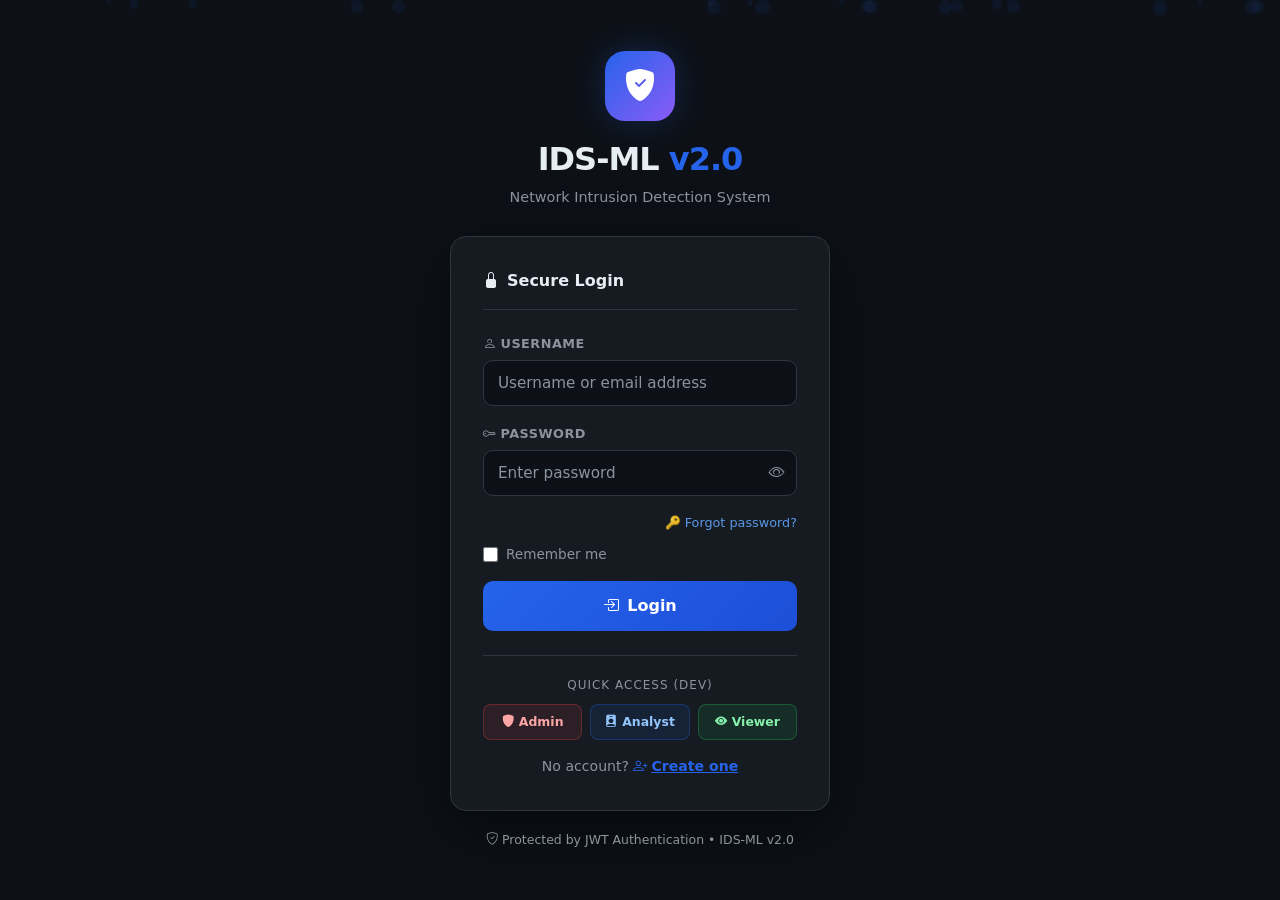
==== commit 7936f3f7: "PCAP Analysis Implementation Started" ====
--- a/frontend/index.html
+++ b/frontend/index.html
@@ -98,9 +98,9 @@
     </div>
   </div>
 
-  <script src="js/config.js?v=1773851401"></script>
-  <script src="js/auth.js?v=1773851401"></script>
-  <script src="js/login.js?v=1773851401"></script>
+  <script src="js/config.js?v=1773853548"></script>
+  <script src="js/auth.js?v=1773853548"></script>
+  <script src="js/login.js?v=1773853548"></script>
 
   <!-- ══ Forgot Password Modal ══ -->
   <div id="forgotModal" style="display:none;position:fixed;inset:0;z-index:9999;
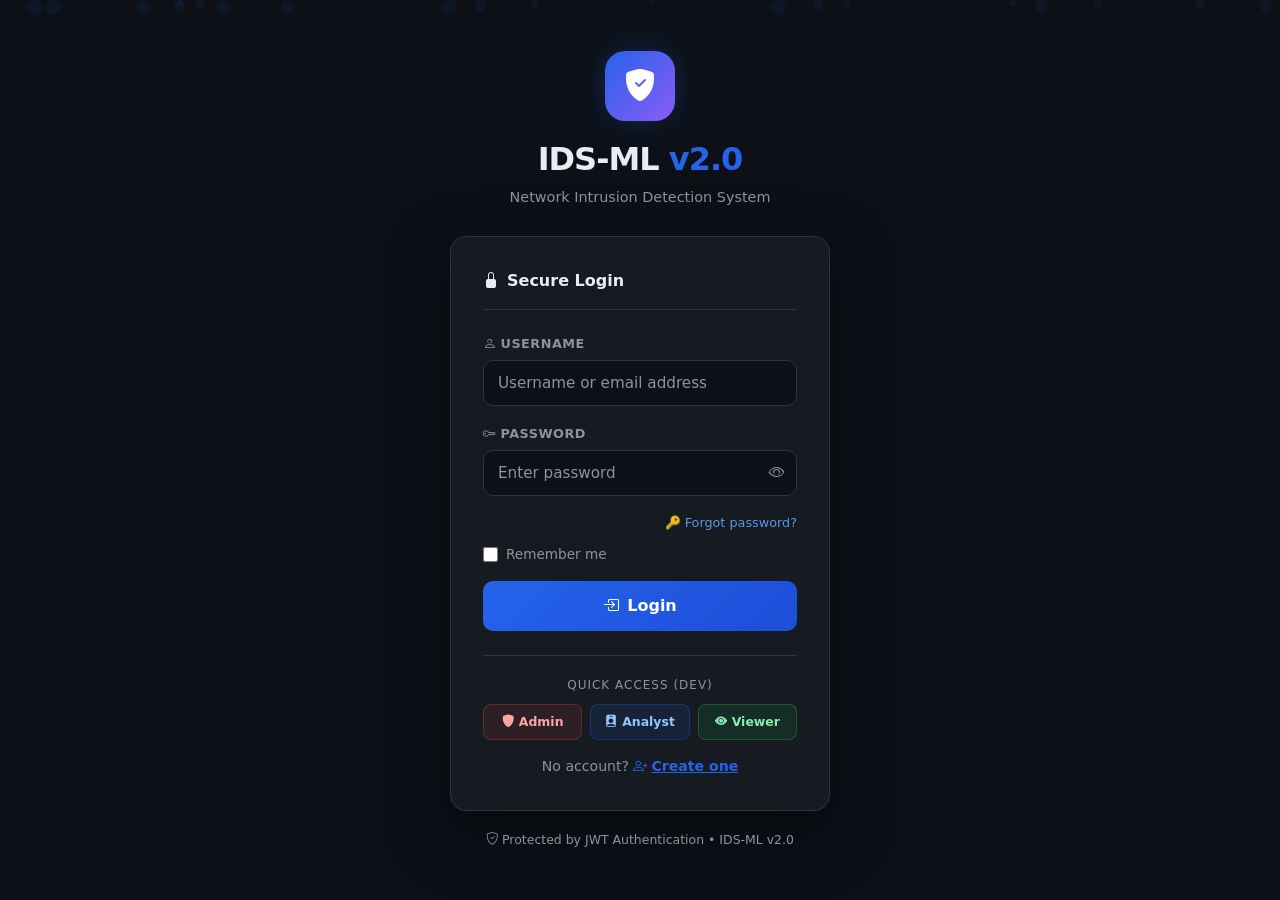
==== commit 91ecd319: "Add PCAP analysis upload functionality with drag-and-drop support and result display" ====
--- a/frontend/index.html
+++ b/frontend/index.html
@@ -98,9 +98,9 @@
     </div>
   </div>
 
-  <script src="js/config.js?v=1773853548"></script>
-  <script src="js/auth.js?v=1773853548"></script>
-  <script src="js/login.js?v=1773853548"></script>
+  <script src="js/config.js?v=1773904913"></script>
+  <script src="js/auth.js?v=1773904913"></script>
+  <script src="js/login.js?v=1773904913"></script>
 
   <!-- ══ Forgot Password Modal ══ -->
   <div id="forgotModal" style="display:none;position:fixed;inset:0;z-index:9999;
--- a/frontend/css/style.css
+++ b/frontend/css/style.css
@@ -771,3 +771,118 @@
   background: var(--border);
   margin: 0 0 14px;
 }
+
+/* ═══════════════════════════════════════════════════
+   PCAP ANALYSIS  — append to bottom of style.css
+   ═══════════════════════════════════════════════════ */
+
+/* Drop zone */
+.pcap-dropzone {
+  border: 2px dashed var(--border);
+  border-radius: var(--radius);
+  padding: 44px 24px;
+  text-align: center;
+  cursor: pointer;
+  transition: border-color var(--transition), background var(--transition);
+  background: var(--bg-dark);
+}
+.pcap-dropzone:hover,
+.pcap-dropzone.dragover {
+  border-color: var(--primary);
+  background: var(--primary-glow);
+}
+.pcap-drop-icon {
+  font-size: 2.4rem;
+  color: var(--primary);
+  display: block;
+  margin-bottom: 10px;
+  filter: drop-shadow(0 0 10px var(--primary-glow));
+}
+.pcap-drop-text { font-size: 0.95rem; color: var(--text-main); margin: 0 0 4px; font-weight: 500; }
+.pcap-drop-sub  { font-size: 0.82rem; color: var(--text-muted); margin: 0; }
+
+/* Selected file row */
+.pcap-file-info {
+  display: flex;
+  align-items: center;
+  gap: 10px;
+  margin-top: 12px;
+  padding: 10px 14px;
+  background: var(--bg-card2);
+  border: 1px solid var(--border);
+  border-radius: var(--radius);
+  font-size: 0.88rem;
+}
+
+/* Progress bar */
+.pcap-progress-track {
+  height: 5px;
+  background: var(--bg-card2);
+  border-radius: 10px;
+  overflow: hidden;
+}
+.pcap-progress-fill {
+  height: 100%;
+  width: 0%;
+  background: linear-gradient(90deg, var(--primary), var(--purple));
+  transition: width 0.3s ease;
+  border-radius: 10px;
+}
+
+/* Result badge */
+.pcap-badge {
+  font-size: 0.75rem;
+  font-weight: 700;
+  padding: 4px 12px;
+  border-radius: 20px;
+  text-transform: uppercase;
+  letter-spacing: 0.4px;
+}
+.pcap-badge.success {
+  background: rgba(34,197,94,0.15);
+  color: #86efac;
+  border: 1px solid rgba(34,197,94,0.3);
+}
+.pcap-badge.warning {
+  background: rgba(245,158,11,0.15);
+  color: #fcd34d;
+  border: 1px solid rgba(245,158,11,0.3);
+}
+
+/* Protocol pill */
+.proto-pill {
+  display: inline-block;
+  padding: 2px 8px;
+  margin-right: 4px;
+  border-radius: 20px;
+  font-size: 0.72rem;
+  font-weight: 700;
+  background: rgba(37,99,235,0.15);
+  color: #93c5fd;
+  border: 1px solid rgba(37,99,235,0.3);
+}
+
+/* Table helpers */
+.td-right { text-align: right; }
+.td-muted  { color: var(--text-muted); }
+.tbl-empty {
+  text-align: center;
+  color: var(--text-muted);
+  padding: 28px 16px !important;
+  font-size: 0.88rem;
+}
+
+/* Error banner */
+.pcap-error-banner {
+  display: none;
+  align-items: center;
+  gap: 10px;
+  margin-top: 14px;
+  padding: 10px 14px;
+  background: rgba(239,68,68,0.12);
+  border: 1px solid rgba(239,68,68,0.35);
+  border-radius: var(--radius);
+  color: #fca5a5;
+  font-size: 0.88rem;
+}
+
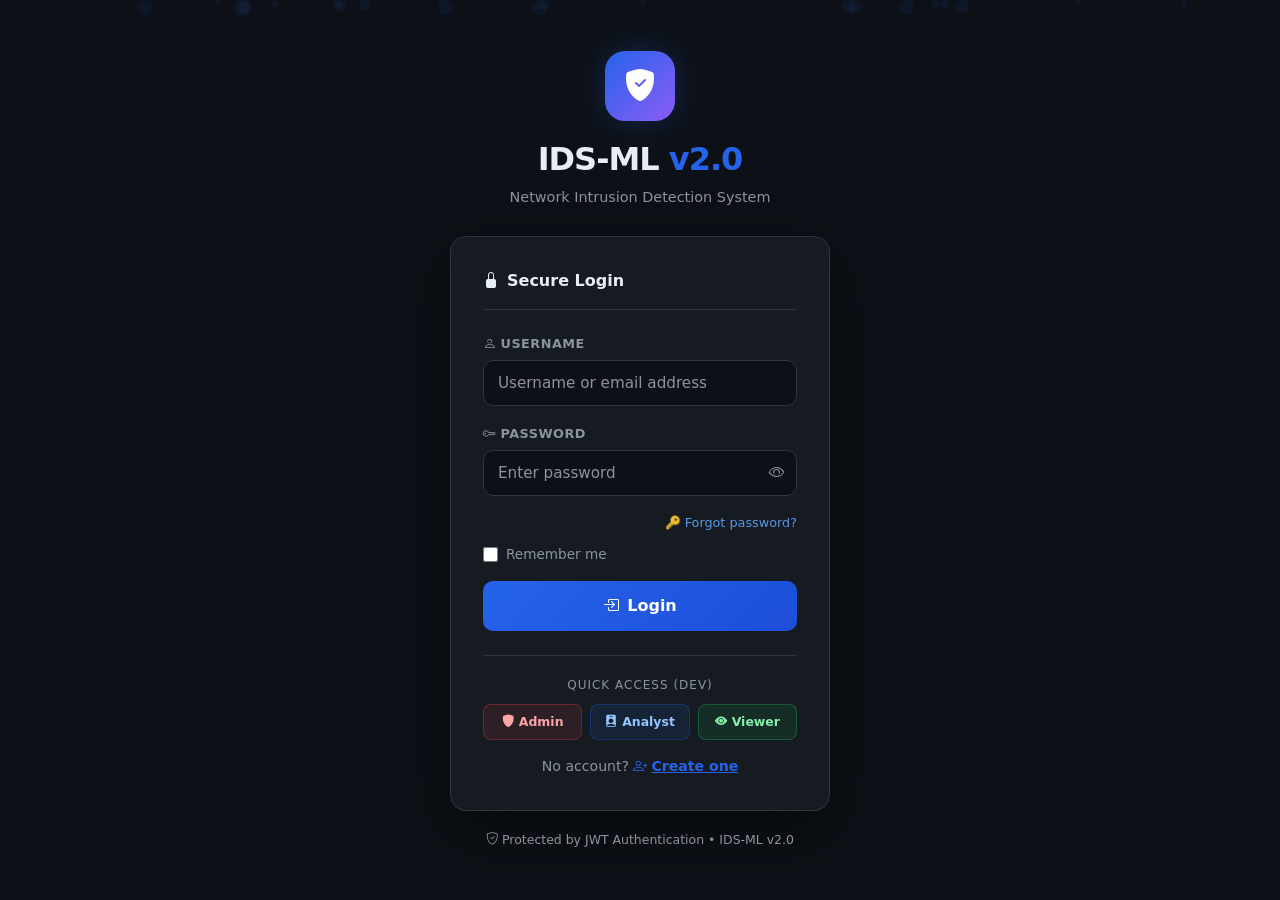
==== commit 192d543f: "Implement initial project structure including backend API, database, ML model, pcap analysis, and fr" ====
--- a/frontend/index.html
+++ b/frontend/index.html
@@ -98,9 +98,9 @@
     </div>
   </div>
 
-  <script src="js/config.js?v=1773904913"></script>
-  <script src="js/auth.js?v=1773904913"></script>
-  <script src="js/login.js?v=1773904913"></script>
+  <script src="js/config.js?v=1774029920"></script>
+  <script src="js/auth.js?v=1774029920"></script>
+  <script src="js/login.js?v=1774029920"></script>
 
   <!-- ══ Forgot Password Modal ══ -->
   <div id="forgotModal" style="display:none;position:fixed;inset:0;z-index:9999;
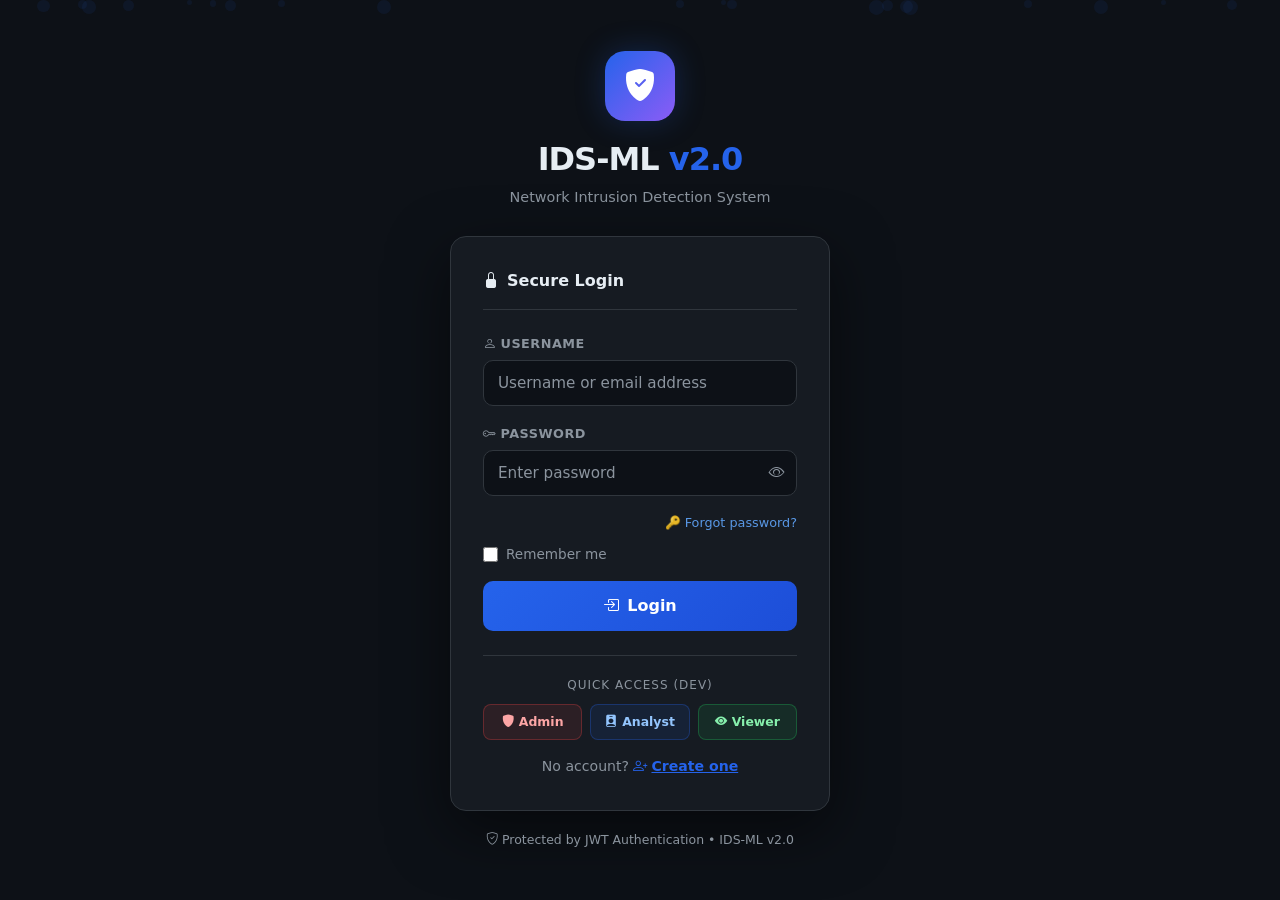
==== commit b4eaf241: "Implement core IDS-ML v2.0 application including dashboard, user management, and PCAP analysis featu" ====
--- a/frontend/index.html
+++ b/frontend/index.html
@@ -98,9 +98,9 @@
     </div>
   </div>
 
-  <script src="js/config.js?v=1774029920"></script>
-  <script src="js/auth.js?v=1774029920"></script>
-  <script src="js/login.js?v=1774029920"></script>
+  <script src="js/config.js?v=1774031760"></script>
+  <script src="js/auth.js?v=1774031760"></script>
+  <script src="js/login.js?v=1774031760"></script>
 
   <!-- ══ Forgot Password Modal ══ -->
   <div id="forgotModal" style="display:none;position:fixed;inset:0;z-index:9999;
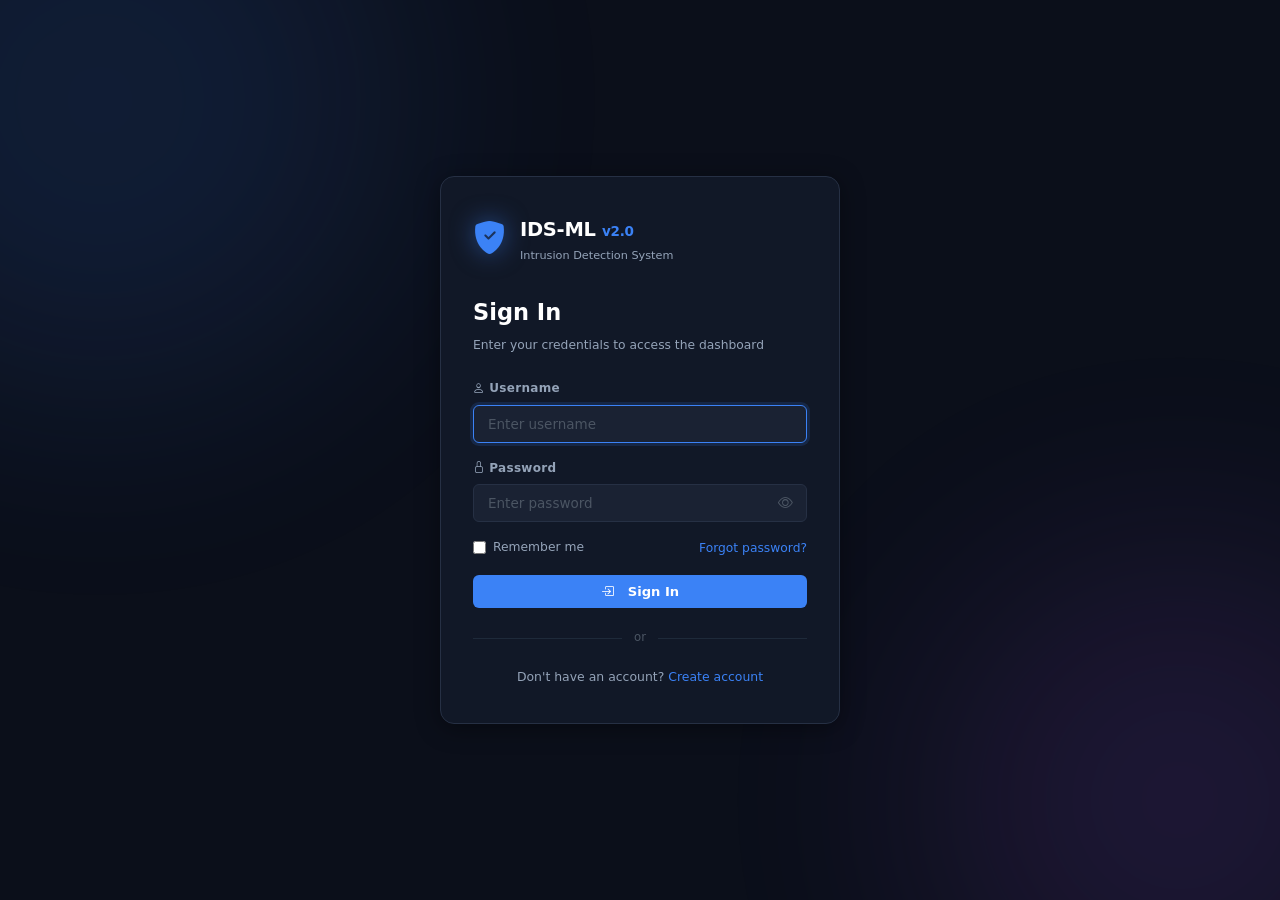
==== commit 4832b4ec: "Implement frontend overhaul for user authentication, account management, and dashboard." ====
--- a/frontend/index.html
+++ b/frontend/index.html
@@ -4,232 +4,112 @@
   <meta charset="UTF-8"/>
   <meta name="viewport" content="width=device-width, initial-scale=1.0"/>
   <title>IDS-ML v2.0 — Login</title>
-  <link href="https://cdn.jsdelivr.net/npm/bootstrap@5.3.3/dist/css/bootstrap.min.css" rel="stylesheet"/>
-  <link href="https://cdn.jsdelivr.net/npm/bootstrap-icons@1.11.3/font/bootstrap-icons.min.css" rel="stylesheet"/>
-  <link href="css/style.css" rel="stylesheet"/>
+  <link rel="stylesheet" href="https://cdn.jsdelivr.net/npm/bootstrap-icons@1.11.3/font/bootstrap-icons.min.css"/>
+  <link rel="stylesheet" href="css/style.css"/>
 </head>
-<body class="login-body">
-  <div id="particles" class="particles"></div>
+<body class="auth-body">
 
-  <div class="login-wrapper">
-    <div class="login-brand">
-      <div class="brand-icon"><i class="bi bi-shield-fill-check"></i></div>
-      <div class="brand-title">IDS-ML <span>v2.0</span></div>
-      <div class="brand-sub">Network Intrusion Detection System</div>
+<div class="auth-bg">
+  <div class="auth-glow auth-glow-1"></div>
+  <div class="auth-glow auth-glow-2"></div>
+</div>
+
+<div class="auth-wrap">
+  <div class="auth-card">
+
+    <!-- Logo -->
+    <div class="auth-logo">
+      <i class="bi bi-shield-fill-check auth-logo-icon"></i>
+      <div>
+        <div class="auth-logo-title">IDS-ML <span class="auth-logo-ver">v2.0</span></div>
+        <div class="auth-logo-sub">Intrusion Detection System</div>
+      </div>
     </div>
 
-    <div class="login-card">
-      <div class="card-header-custom">
-        <i class="bi bi-lock-fill me-2"></i>Secure Login
+    <h2 class="auth-heading">Sign In</h2>
+    <p class="auth-sub">Enter your credentials to access the dashboard</p>
+
+    <div id="loginAlert" class="auth-alert d-none"></div>
+
+    <form id="loginForm" onsubmit="handleLogin(event)" novalidate>
+      <div class="form-group">
+        <label class="form-label"><i class="bi bi-person me-1"></i>Username</label>
+        <input type="text" id="loginUsername" class="form-input"
+               placeholder="Enter username" autocomplete="username" required/>
       </div>
 
-      <div id="alertBox" class="alert-area d-none"></div>
-
-      <form id="loginForm" autocomplete="off">
-        <div class="input-group-custom">
-          <label class="form-label-custom"><i class="bi bi-person me-1"></i>Username</label>
-          <input type="text" id="username" placeholder="Username or email address" class="form-input-custom"
-                 placeholder="Enter username" autocomplete="off"/>
-        </div>
-
-        <div class="input-group-custom">
-          <label class="form-label-custom"><i class="bi bi-key me-1"></i>Password</label>
-          <div class="input-wrapper password-wrapper">
-            <input type="password" id="password" class="form-input-custom"
-                   placeholder="Enter password"/>
-            <button type="button" class="toggle-password"
-                    onclick="togglePassword()">
-              <i id="eyeIcon" class="bi bi-eye"></i>
-            </button>
-          </div>
-        </div>
-
-        <!-- Forgot password link -->
-        <div style="text-align:right;margin-bottom:10px;margin-top:-4px">
-          <a href="#" onclick="showForgotModal(event)"
-             style="font-size:0.8rem;color:#60a5fa;text-decoration:none;opacity:.9;
-                    transition:opacity .2s"
-             onmouseover="this.style.opacity=1"
-             onmouseout="this.style.opacity=.9">
-            🔑 Forgot password?
-          </a>
-        </div>
-
-        <label class="remember-label mt-1 mb-3">
-          <input type="checkbox" id="rememberMe" class="remember-check"/>
-          Remember me
-        </label>
-
-        <button type="submit" class="btn-login" id="loginBtn">
-          <span id="btnText"><i class="bi bi-box-arrow-in-right me-2"></i>Login</span>
-          <span id="btnSpinner" class="d-none">
-            <span class="spinner-border spinner-border-sm me-2"></span>Signing in...
-          </span>
-        </button>
-      </form>
-
-      <!-- Quick access -->
-      <div class="quick-access">
-        <div class="quick-title">Quick Access (Dev)</div>
-        <div class="quick-buttons">
-          <button class="quick-btn admin"   onclick="quickLogin('admin','admin123')">
-            <i class="bi bi-shield-fill"></i>Admin
-          </button>
-          <button class="quick-btn analyst" onclick="quickLogin('analyst','analyst123')">
-            <i class="bi bi-person-badge-fill"></i>Analyst
-          </button>
-          <button class="quick-btn viewer"  onclick="quickLogin('viewer','viewer123')">
-            <i class="bi bi-eye-fill"></i>Viewer
+      <div class="form-group">
+        <label class="form-label"><i class="bi bi-lock me-1"></i>Password</label>
+        <div class="input-pw-wrap">
+          <input type="password" id="loginPassword" class="form-input"
+                 placeholder="Enter password" autocomplete="current-password" required/>
+          <button type="button" class="pw-toggle" onclick="togglePw('loginPassword',this)"
+                  tabindex="-1">
+            <i class="bi bi-eye"></i>
           </button>
         </div>
       </div>
 
-      <!-- Register link -->
-      <div class="text-center mt-3" style="font-size:0.88rem;color:var(--text-muted)">
-        No account?
-        <a href="register.html" style="color:var(--primary);font-weight:600">
-          <i class="bi bi-person-plus me-1"></i>Create one
-        </a>
+      <div class="form-check-row">
+        <label class="form-check">
+          <input type="checkbox" id="rememberMe"/>
+          <span>Remember me</span>
+        </label>
+        <button type="button" class="link-btn" onclick="showForgot()">
+          Forgot password?
+        </button>
+      </div>
+
+      <button type="submit" class="btn btn-primary btn-full" id="loginBtn">
+        <i class="bi bi-box-arrow-in-right me-2"></i>Sign In
+      </button>
+    </form>
+
+    <div class="auth-divider"><span>or</span></div>
+
+    <p class="auth-switch">
+      Don't have an account?
+      <a href="register.html" class="link-accent">Create account</a>
+    </p>
+
+  </div>
+</div>
+
+<!-- Forgot Password Modal -->
+<div id="forgotModal" class="modal-overlay" style="display:none;"
+     onclick="if(event.target===this)hideForgot()">
+  <div class="modal-box" onclick="event.stopPropagation()">
+    <div class="modal-header">
+      <h3><i class="bi bi-key-fill me-2" style="color:#fcd34d;"></i>Reset Password</h3>
+      <button class="btn-icon" onclick="hideForgot()"><i class="bi bi-x-lg"></i></button>
+    </div>
+    <div class="modal-body">
+      <p style="color:var(--text-muted);font-size:0.85rem;margin-bottom:14px;">
+        Enter your username or email and a reason. An admin will reset your password.
+      </p>
+      <div id="forgotAlert" class="auth-alert d-none" style="margin-bottom:12px;"></div>
+      <div class="form-group">
+        <label class="form-label">Username or Email</label>
+        <input type="text" id="forgotIdentifier" class="form-input" placeholder="your_username"/>
+      </div>
+      <div class="form-group">
+        <label class="form-label">Reason (optional)</label>
+        <textarea id="forgotReason" class="form-input" rows="2"
+                  placeholder="e.g. Forgot my password"></textarea>
       </div>
     </div>
-
-    <div class="login-footer">
-      <i class="bi bi-shield-check me-1"></i>Protected by JWT Authentication • IDS-ML v2.0
+    <div class="modal-footer">
+      <button class="btn btn-ghost" onclick="hideForgot()">Cancel</button>
+      <button class="btn btn-primary" onclick="submitForgot()">
+        <i class="bi bi-send me-1"></i>Send Request
+      </button>
     </div>
   </div>
+</div>
 
-  <script src="js/config.js?v=1774031760"></script>
-  <script src="js/auth.js?v=1774031760"></script>
-  <script src="js/login.js?v=1774031760"></script>
-
-  <!-- ══ Forgot Password Modal ══ -->
-  <div id="forgotModal" style="display:none;position:fixed;inset:0;z-index:9999;
-       background:rgba(0,0,0,.65);backdrop-filter:blur(4px);
-       display:none;align-items:center;justify-content:center">
-    <div style="background:var(--card-bg,#1a1f2e);border:1px solid rgba(255,255,255,.1);
-                border-radius:16px;padding:32px;width:100%;max-width:420px;
-                box-shadow:0 24px 60px rgba(0,0,0,.6);position:relative">
-
-      <!-- close -->
-      <button onclick="hideForgotModal()" style="position:absolute;top:12px;right:16px;
-              background:none;border:none;color:#888;font-size:1.4rem;cursor:pointer;
-              line-height:1">×</button>
-
-      <div style="text-align:center;margin-bottom:20px">
-        <div style="font-size:2rem;margin-bottom:8px">🔑</div>
-        <h3 style="color:#f1f5f9;font-size:1.15rem;margin:0 0 4px">Forgot Password?</h3>
-        <p style="color:#94a3b8;font-size:.83rem;margin:0">
-          Submit a request — an admin will set a temporary password for you.
-        </p>
-      </div>
-
-      <div id="forgotAlert" style="display:none;padding:10px 14px;border-radius:8px;
-           font-size:.84rem;margin-bottom:14px;text-align:center"></div>
-
-      <div style="margin-bottom:14px">
-        <label style="font-size:.75rem;font-weight:700;color:#94a3b8;
-               text-transform:uppercase;letter-spacing:.5px;display:block;margin-bottom:6px">
-          Username or Email
-        </label>
-        <input id="forgotIdentifier" type="text" placeholder="Enter your username or email"
-               style="width:100%;padding:10px 14px;background:rgba(255,255,255,.06);
-                      border:1px solid rgba(255,255,255,.12);border-radius:8px;
-                      color:#f1f5f9;font-size:.9rem;outline:none;box-sizing:border-box"
-               onkeydown="if(event.key==='Enter')submitForgotRequest()"/>
-      </div>
-
-      <div style="margin-bottom:20px">
-        <label style="font-size:.75rem;font-weight:700;color:#94a3b8;
-               text-transform:uppercase;letter-spacing:.5px;display:block;margin-bottom:6px">
-          Reason <span style="font-weight:400;text-transform:none">(optional)</span>
-        </label>
-        <textarea id="forgotReason" rows="2"
-                  placeholder="Why do you need a password reset?"
-                  style="width:100%;padding:10px 14px;background:rgba(255,255,255,.06);
-                         border:1px solid rgba(255,255,255,.12);border-radius:8px;
-                         color:#f1f5f9;font-size:.9rem;outline:none;
-                         resize:vertical;box-sizing:border-box"></textarea>
-      </div>
-
-      <button id="forgotSubmitBtn" onclick="submitForgotRequest()"
-              style="width:100%;padding:12px;border:none;border-radius:10px;
-                     background:linear-gradient(135deg,#3b82f6,#1d4ed8);
-                     color:#fff;font-size:.95rem;font-weight:600;cursor:pointer">
-        📨 Submit Reset Request
-      </button>
-
-      <p style="text-align:center;color:#64748b;font-size:.78rem;margin:14px 0 0">
-        An administrator will review your request and contact you.
-      </p>
-    </div>
-  </div>
-
-  <script>
-  function showForgotModal(e) {
-    if (e) e.preventDefault();
-    const m = document.getElementById("forgotModal");
-    m.style.display = "flex";
-    document.getElementById("forgotIdentifier").focus();
-    document.getElementById("forgotAlert").style.display = "none";
-    document.getElementById("forgotIdentifier").value = "";
-    document.getElementById("forgotReason").value = "";
-  }
-  function hideForgotModal() {
-    document.getElementById("forgotModal").style.display = "none";
-  }
-  document.addEventListener("keydown", e => {
-    if (e.key === "Escape") hideForgotModal();
-  });
-  async function submitForgotRequest() {
-    const identifier = document.getElementById("forgotIdentifier").value.trim();
-    const reason     = document.getElementById("forgotReason").value.trim();
-    const alertEl    = document.getElementById("forgotAlert");
-    const btn        = document.getElementById("forgotSubmitBtn");
-
-    function showAlert(msg, ok) {
-      alertEl.textContent   = msg;
-      alertEl.style.display = "block";
-      alertEl.style.background = ok ? "rgba(34,197,94,.15)" : "rgba(239,68,68,.15)";
-      alertEl.style.color      = ok ? "#4ade80" : "#f87171";
-      alertEl.style.border     = ok ? "1px solid rgba(34,197,94,.3)" : "1px solid rgba(239,68,68,.3)";
-    }
-
-    if (!identifier) {
-      showAlert("⚠️ Please enter your username or email.", false);
-      return;
-    }
-
-    btn.disabled    = true;
-    btn.innerHTML   = "⏳ Submitting...";
-
-    // Direct fetch — api.js is not loaded on the login page
-    // API_BASE comes from auth.js which IS loaded
-    try {
-      const res = await fetch(`${API_BASE}/forgot-password`, {
-        method:  "POST",
-        headers: { "Content-Type": "application/json" },
-        body:    JSON.stringify({ identifier, reason })
-      });
-
-      let data = {};
-      try { data = await res.json(); } catch {}
-
-      if (res.ok || res.status === 201) {
-        showAlert("✅ " + (data.message || "Reset request submitted! An admin will set your new password."), true);
-        btn.innerHTML = "✅ Submitted";
-        setTimeout(hideForgotModal, 3500);
-      } else {
-        showAlert("❌ " + (data.detail || "Something went wrong. Try again."), false);
-        btn.disabled  = false;
-        btn.innerHTML = "📨 Submit Reset Request";
-      }
-    } catch (err) {
-      showAlert("❌ Cannot reach server. Make sure the system is running.", false);
-      btn.disabled  = false;
-      btn.innerHTML = "📨 Submit Reset Request";
-    }
-  }
-  </script>
-
+<script src="js/config.js"></script>
+<script src="js/auth.js"></script>
+<script src="js/api.js"></script>
+<script src="js/login.js"></script>
 </body>
-</html>+</html>
--- a/frontend/css/style.css
+++ b/frontend/css/style.css
@@ -1,888 +1,937 @@
-/* ═══════════════════════════════════════════════════
-   IDS-ML v2.0 — Main Stylesheet
-   ═══════════════════════════════════════════════════ */
-
-/* ── Variables ── */
+/* ═══════════════════════════════════════════════════════════════
+   IDS-ML v2.0 — Combined Stylesheet (style + account)
+════════════════════════════════════════════════════════════════ */
+
+/* ── Variables ─────────────────────────────────────────────────── */
 :root {
-  --bg-dark:      #0d1117;
-  --bg-card:      #161b22;
-  --bg-card2:     #1c2333;
-  --border:       #30363d;
-  --primary:      #2563eb;
-  --primary-glow: rgba(37,99,235,0.25);
-  --success:      #22c55e;
-  --danger:       #ef4444;
-  --warning:      #f59e0b;
-  --info:         #06b6d4;
-  --purple:       #8b5cf6;
-  --teal:         #14b8a6;
-  --text-main:    #e6edf3;
-  --text-muted:   #8b949e;
-  --sidebar-w:    240px;
-  --topbar-h:     60px;
-  --radius:       10px;
-  --transition:   0.2s ease;
-}
-
-* { margin: 0; padding: 0; box-sizing: border-box; }
-html, body { height: 100%; }
-body { font-family: "Inter", "Segoe UI", system-ui, sans-serif; }
-
-/* ═══════════════════════════════════════════════════
-   LOGIN PAGE
-   ═══════════════════════════════════════════════════ */
-.login-body {
-  background: var(--bg-dark);
-  display: flex; align-items: center; justify-content: center;
-  min-height: 100vh; overflow: hidden; position: relative;
-}
-
-/* Animated particles */
-.particles { position: fixed; inset: 0; z-index: 0; overflow: hidden; }
-.particle {
-  position: absolute; border-radius: 50%;
-  background: var(--primary); opacity: 0.08;
-  animation: float linear infinite;
-}
-@keyframes float {
-  0%   { transform: translateY(100vh) scale(0); opacity: 0; }
-  10%  { opacity: 0.08; }
-  90%  { opacity: 0.08; }
-  100% { transform: translateY(-100px) scale(1); opacity: 0; }
-}
-
-.login-wrapper {
-  position: relative; z-index: 1;
-  display: flex; flex-direction: column; align-items: center;
-  width: 100%; max-width: 420px; padding: 20px;
-}
-
-/* Brand */
-.login-brand { text-align: center; margin-bottom: 28px; }
-.brand-icon {
-  width: 70px; height: 70px; border-radius: 20px;
-  background: linear-gradient(135deg, var(--primary), var(--purple));
-  display: flex; align-items: center; justify-content: center;
-  font-size: 2rem; color: #fff; margin: 0 auto 14px;
-  box-shadow: 0 0 30px var(--primary-glow);
-}
-.brand-title {
-  font-size: 2rem; font-weight: 800; color: var(--text-main); letter-spacing: -1px;
-}
-.brand-title span { color: var(--primary); }
-.brand-sub { color: var(--text-muted); font-size: 0.9rem; margin-top: 4px; }
-
-/* Card */
-.login-card {
-  background: var(--bg-card);
-  border: 1px solid var(--border);
-  border-radius: 16px; padding: 32px;
-  width: 100%;
-  box-shadow: 0 20px 60px rgba(0,0,0,0.5);
-}
-.card-header-custom {
-  font-weight: 700; font-size: 1rem; color: var(--text-main);
-  margin-bottom: 24px; padding-bottom: 16px;
-  border-bottom: 1px solid var(--border);
-}
-
-/* Alert area */
-.alert-area {
-  border-radius: var(--radius); padding: 12px 16px;
-  font-size: 0.875rem; margin-bottom: 16px;
-}
-.alert-area.error   { background: rgba(239,68,68,0.15); border: 1px solid rgba(239,68,68,0.4); color: #fca5a5; }
-.alert-area.success { background: rgba(34,197,94,0.15);  border: 1px solid rgba(34,197,94,0.4);  color: #86efac; }
-
-/* Input groups */
-.input-group-custom { margin-bottom: 18px; }
-.form-label-custom  { display: block; font-size: 0.8rem; font-weight: 600;
-                      color: var(--text-muted); margin-bottom: 6px; text-transform: uppercase; letter-spacing: 0.5px; }
-.input-wrapper      { position: relative; }
-.form-input-custom  {
-  width: 100%; background: var(--bg-dark); border: 1px solid var(--border);
-  border-radius: var(--radius); padding: 11px 14px; color: var(--text-main);
-  font-size: 0.95rem; transition: border-color var(--transition), box-shadow var(--transition);
-  outline: none;
-}
-.form-input-custom:focus {
-  border-color: var(--primary);
-  box-shadow: 0 0 0 3px var(--primary-glow);
-}
-.form-input-custom::placeholder { color: var(--text-muted); }
-
-.password-wrapper .form-input-custom { padding-right: 42px; }
-.toggle-password {
-  position: absolute; right: 12px; top: 50%; transform: translateY(-50%);
-  background: none; border: none; color: var(--text-muted); cursor: pointer; font-size: 1rem;
-  transition: color var(--transition);
-}
-.toggle-password:hover { color: var(--text-main); }
-
-/* Remember me */
-.remember-label {
-  display: flex; align-items: center; gap: 8px;
-  font-size: 0.85rem; color: var(--text-muted); cursor: pointer;
-}
-.remember-check { accent-color: var(--primary); width: 15px; height: 15px; }
-
-/* Login button */
-.btn-login {
-  width: 100%; padding: 13px;
-  background: linear-gradient(135deg, var(--primary), #1d4ed8);
-  border: none; border-radius: var(--radius);
-  color: #fff; font-weight: 700; font-size: 1rem;
-  cursor: pointer; transition: opacity var(--transition), transform var(--transition);
-}
-.btn-login:hover { opacity: 0.9; transform: translateY(-1px); }
-.btn-login:active { transform: translateY(0); }
-.btn-login:disabled { opacity: 0.6; cursor: not-allowed; transform: none; }
-
-/* Quick access */
-.quick-access { margin-top: 24px; padding-top: 20px; border-top: 1px solid var(--border); }
-.quick-title  { font-size: 0.75rem; color: var(--text-muted); text-align: center;
-                margin-bottom: 10px; text-transform: uppercase; letter-spacing: 1px; }
-.quick-buttons { display: flex; gap: 8px; }
-.quick-btn {
-  flex: 1; padding: 8px 6px; border-radius: 8px; border: 1px solid var(--border);
-  font-size: 0.78rem; font-weight: 600; cursor: pointer;
-  transition: all var(--transition); display: flex; align-items: center;
-  justify-content: center; gap: 5px;
-}
-.quick-btn.admin   { background: rgba(239,68,68,0.1);  border-color: rgba(239,68,68,0.3);  color: #fca5a5; }
-.quick-btn.analyst { background: rgba(37,99,235,0.1);  border-color: rgba(37,99,235,0.3);  color: #93c5fd; }
-.quick-btn.viewer  { background: rgba(34,197,94,0.1);  border-color: rgba(34,197,94,0.3);  color: #86efac; }
-.quick-btn:hover   { transform: translateY(-2px); filter: brightness(1.2); }
-
-.login-footer { color: var(--text-muted); font-size: 0.78rem; margin-top: 20px; text-align: center; }
-
-/* ═══════════════════════════════════════════════════
-   DASHBOARD LAYOUT
-   ═══════════════════════════════════════════════════ */
-.dashboard-body { background: var(--bg-dark); color: var(--text-main); display: flex; min-height: 100vh; }
-
-/* ── Sidebar ── */
-.sidebar {
-  width: var(--sidebar-w); background: var(--bg-card);
-  border-right: 1px solid var(--border);
-  display: flex; flex-direction: column;
-  position: fixed; top: 0; left: 0; height: 100vh;
-  z-index: 100; transition: transform var(--transition);
-}
-.sidebar.collapsed { transform: translateX(calc(-1 * var(--sidebar-w))); }
-
-.sidebar-brand {
-  padding: 18px 20px; display: flex; align-items: center; gap: 10px;
-  border-bottom: 1px solid var(--border);
-}
-.brand-icon-sm {
-  font-size: 1.4rem; color: var(--primary);
-  filter: drop-shadow(0 0 8px var(--primary-glow));
-}
-.brand-text { font-weight: 800; font-size: 1.05rem; color: var(--text-main); }
-.brand-ver  { color: var(--primary); }
-
-.sidebar-nav { flex: 1; padding: 12px 10px; overflow-y: auto; }
-.nav-section-label {
-  font-size: 0.65rem; font-weight: 700; color: var(--text-muted);
-  text-transform: uppercase; letter-spacing: 1.5px; padding: 6px 10px 4px;
-}
-.nav-item {
-  display: flex; align-items: center; gap: 10px; padding: 9px 12px;
-  border-radius: 8px; color: var(--text-muted); text-decoration: none;
-  font-size: 0.9rem; font-weight: 500; margin-bottom: 2px;
-  transition: all var(--transition); position: relative;
-}
-.nav-item i { font-size: 1rem; width: 18px; text-align: center; }
-.nav-item:hover { background: var(--bg-card2); color: var(--text-main); }
-.nav-item.active { background: var(--primary-glow); color: var(--primary);
-                   border: 1px solid rgba(37,99,235,0.3); }
-.nav-badge {
-  margin-left: auto; background: var(--bg-card2); color: var(--text-muted);
-  font-size: 0.7rem; padding: 2px 7px; border-radius: 20px; font-weight: 700;
-}
-.nav-badge.danger { background: rgba(239,68,68,0.2); color: #fca5a5; }
-
-.sidebar-user {
-  padding: 14px; border-top: 1px solid var(--border);
-  display: flex; align-items: center; gap: 10px;
-}
-.user-avatar {
-  width: 36px; height: 36px; border-radius: 10px;
-  background: linear-gradient(135deg, var(--primary), var(--purple));
-  display: flex; align-items: center; justify-content: center;
-  font-weight: 800; font-size: 0.95rem; color: #fff; flex-shrink: 0;
-}
-.user-info { flex: 1; min-width: 0; }
-.user-name  { font-size: 0.85rem; font-weight: 700; color: var(--text-main);
-              white-space: nowrap; overflow: hidden; text-overflow: ellipsis; }
-.user-role  { font-size: 0.72rem; color: var(--text-muted); text-transform: uppercase; letter-spacing: 0.5px; }
-.logout-btn { background: none; border: none; color: var(--text-muted);
-              cursor: pointer; font-size: 1.1rem; padding: 4px;
-              border-radius: 6px; transition: all var(--transition); }
-.logout-btn:hover { color: var(--danger); background: rgba(239,68,68,0.1); }
-
-/* ── Main content ── */
-.main-content {
-  margin-left: var(--sidebar-w); flex: 1;
-  min-height: 100vh; display: flex; flex-direction: column;
-  transition: margin-left var(--transition);
-}
-.main-content.expanded { margin-left: 0; }
-
-/* ── Topbar ── */
-.topbar {
-  height: var(--topbar-h); background: var(--bg-card);
-  border-bottom: 1px solid var(--border); padding: 0 20px;
-  display: flex; align-items: center; gap: 12px; position: sticky; top: 0; z-index: 50;
-}
-.sidebar-toggle { background: none; border: none; color: var(--text-muted);
-                  font-size: 1.3rem; cursor: pointer; padding: 4px 8px;
-                  border-radius: 6px; transition: all var(--transition); }
-.sidebar-toggle:hover { color: var(--text-main); background: var(--bg-card2); }
-.topbar-title { font-weight: 700; font-size: 1rem; flex: 1; color: var(--text-main); }
-.topbar-right  { display: flex; align-items: center; gap: 12px; }
-.topbar-btn    { background: none; border: none; color: var(--text-muted);
-                 font-size: 1rem; cursor: pointer; padding: 6px 8px;
-                 border-radius: 6px; transition: all var(--transition); }
-.topbar-btn:hover { color: var(--text-main); background: var(--bg-card2); }
-.api-status   { display: flex; align-items: center; gap: 6px; font-size: 0.8rem; color: var(--text-muted); }
-.status-dot   { width: 8px; height: 8px; border-radius: 50%; background: var(--danger); }
-.status-dot.green { background: var(--success); box-shadow: 0 0 8px var(--success); animation: pulse 2s infinite; }
-@keyframes pulse { 0%,100% { opacity: 1; } 50% { opacity: 0.5; } }
-
-.topbar-user  { display: flex; align-items: center; gap: 8px; }
-.role-badge {
-  font-size: 0.7rem; font-weight: 700; padding: 3px 8px; border-radius: 20px; text-transform: uppercase;
-  background: var(--primary-glow); color: var(--primary); border: 1px solid rgba(37,99,235,0.3);
-}
-.role-badge.admin   { background: rgba(239,68,68,0.15);  color: #fca5a5;  border-color: rgba(239,68,68,0.3); }
-.role-badge.analyst { background: rgba(37,99,235,0.15);  color: #93c5fd;  border-color: rgba(37,99,235,0.3); }
-.role-badge.viewer  { background: rgba(34,197,94,0.15);  color: #86efac;  border-color: rgba(34,197,94,0.3); }
-
-/* ── Section ── */
-.content-section { display: none; padding: 24px; animation: fadeIn 0.2s ease; }
-.content-section.active { display: block; }
-@keyframes fadeIn { from { opacity: 0; transform: translateY(8px); } to { opacity: 1; transform: translateY(0); } }
-
-.section-header { margin-bottom: 20px; }
-.section-header h2 { font-size: 1.3rem; font-weight: 800; color: var(--text-main); }
-.section-sub { font-size: 0.85rem; color: var(--text-muted); }
-
-/* ── Stat Cards ── */
-.stats-grid { display: grid; grid-template-columns: repeat(auto-fill, minmax(180px, 1fr)); gap: 14px; }
-.stat-card  {
-  background: var(--bg-card); border: 1px solid var(--border);
-  border-radius: var(--radius); padding: 18px; position: relative; overflow: hidden;
-  transition: transform var(--transition), box-shadow var(--transition);
-}
-.stat-card:hover { transform: translateY(-3px); box-shadow: 0 8px 30px rgba(0,0,0,0.4); }
-.stat-card::before {
-  content: ''; position: absolute; top: 0; left: 0; right: 0; height: 3px;
-}
-.stat-card.blue::before   { background: var(--primary); }
-.stat-card.red::before    { background: var(--danger); }
-.stat-card.green::before  { background: var(--success); }
-.stat-card.yellow::before { background: var(--warning); }
-.stat-card.purple::before { background: var(--purple); }
-.stat-card.teal::before   { background: var(--teal); }
-
-.stat-icon  { font-size: 1.5rem; margin-bottom: 10px; }
-.stat-card.blue   .stat-icon { color: var(--primary); }
-.stat-card.red    .stat-icon { color: var(--danger); }
-.stat-card.green  .stat-icon { color: var(--success); }
-.stat-card.yellow .stat-icon { color: var(--warning); }
-.stat-card.purple .stat-icon { color: var(--purple); }
-.stat-card.teal   .stat-icon { color: var(--teal); }
-
-.stat-value { font-size: 1.8rem; font-weight: 800; color: var(--text-main); line-height: 1; }
-.stat-label { font-size: 0.78rem; color: var(--text-muted); margin-top: 4px; }
-.stat-trend { font-size: 0.7rem; margin-top: 8px; color: var(--text-muted); }
-.stat-trend.up     { color: var(--success); }
-.stat-trend.danger { color: var(--danger); }
-
-/* ── Info Cards ── */
-.info-card { background: var(--bg-card); border: 1px solid var(--border); border-radius: var(--radius); }
-.info-card-header {
-  padding: 14px 16px; border-bottom: 1px solid var(--border);
-  font-weight: 700; font-size: 0.9rem; color: var(--text-main);
-}
-.info-card-body  { padding: 16px; }
-.info-row { display: flex; justify-content: space-between; align-items: center;
-            padding: 8px 0; border-bottom: 1px solid var(--border); font-size: 0.85rem; }
-.info-row:last-child { border-bottom: none; }
-.info-key { color: var(--text-muted); font-weight: 500; }
-.info-val { color: var(--text-main); font-weight: 600; }
-.info-val.link { color: var(--primary); text-decoration: none; }
-.info-val.link:hover { text-decoration: underline; }
-
-/* ── Skeleton loader ── */
-.skeleton-row {
-  height: 14px; border-radius: 4px;
-  background: linear-gradient(90deg, var(--bg-card2) 25%, var(--border) 50%, var(--bg-card2) 75%);
-  background-size: 200% 100%; animation: shimmer 1.5s infinite; margin: 10px 0;
-}
-@keyframes shimmer { 0% { background-position: 200% 0; } 100% { background-position: -200% 0; } }
-
-/* ── Table card ── */
-.table-card { background: var(--bg-card); border: 1px solid var(--border); border-radius: var(--radius); overflow: hidden; }
-.table-card-header {
-  padding: 14px 16px; border-bottom: 1px solid var(--border);
-  display: flex; align-items: center; justify-content: space-between;
-  font-weight: 700; font-size: 0.9rem; color: var(--text-main);
-}
-.btn-refresh {
-  background: var(--bg-card2); border: 1px solid var(--border);
-  color: var(--text-muted); padding: 5px 12px; border-radius: 6px;
-  font-size: 0.8rem; cursor: pointer; transition: all var(--transition);
-}
-.btn-refresh:hover { color: var(--primary); border-color: var(--primary); }
-
-.ids-table { width: 100%; border-collapse: collapse; font-size: 0.85rem; }
-.ids-table thead th {
-  padding: 12px 16px; background: var(--bg-card2); color: var(--text-muted);
-  font-size: 0.75rem; font-weight: 700; text-transform: uppercase;
-  letter-spacing: 0.5px; border-bottom: 1px solid var(--border); white-space: nowrap;
-}
-.ids-table tbody td { padding: 12px 16px; border-bottom: 1px solid var(--border); color: var(--text-main); }
-.ids-table tbody tr:last-child td { border-bottom: none; }
-.ids-table tbody tr:hover { background: var(--bg-card2); }
-
-/* Role pills */
-.role-pill {
-  font-size: 0.72rem; font-weight: 700; padding: 3px 9px; border-radius: 20px;
-  text-transform: uppercase; letter-spacing: 0.5px; display: inline-block;
-}
-.role-pill.admin   { background: rgba(239,68,68,0.15);  color: #fca5a5;  border: 1px solid rgba(239,68,68,0.3); }
-.role-pill.analyst { background: rgba(37,99,235,0.15);  color: #93c5fd;  border: 1px solid rgba(37,99,235,0.3); }
-.role-pill.viewer  { background: rgba(34,197,94,0.15);  color: #86efac;  border: 1px solid rgba(34,197,94,0.3); }
-
-/* Status pills */
-.status-pill { font-size: 0.72rem; font-weight: 700; padding: 3px 9px; border-radius: 20px; }
-.status-pill.active   { background: rgba(34,197,94,0.15); color: #86efac; }
-.status-pill.inactive { background: rgba(239,68,68,0.15); color: #fca5a5; }
-
-/* Action buttons */
-.btn-action {
-  background: none; border: 1px solid var(--border); color: var(--text-muted);
-  padding: 4px 10px; border-radius: 6px; font-size: 0.78rem; cursor: pointer;
-  transition: all var(--transition);
-}
-.btn-action:hover { border-color: var(--danger); color: var(--danger); background: rgba(239,68,68,0.1); }
-
-/* ── Coming soon ── */
-.coming-soon-card {
-  background: var(--bg-card); border: 1px solid var(--border);
-  border-radius: 16px; padding: 48px 24px; text-align: center;
-}
-.coming-icon { font-size: 2.5rem; color: var(--primary); margin-bottom: 16px; display: block;
-               filter: drop-shadow(0 0 12px var(--primary-glow)); }
-.coming-soon-card h4 { color: var(--text-main); font-weight: 700; margin-bottom: 8px; }
-.coming-soon-card p  { color: var(--text-muted); font-size: 0.9rem; }
-.coming-badge {
-  display: inline-block; margin-top: 14px; padding: 4px 14px; border-radius: 20px;
-  background: var(--primary-glow); color: var(--primary);
-  border: 1px solid rgba(37,99,235,0.3); font-size: 0.78rem; font-weight: 700;
-}
-
-/* ── Toast ── */
-.toast-container { position: fixed; bottom: 24px; right: 24px; z-index: 9999; }
-.ids-toast {
-  background: var(--bg-card2); border: 1px solid var(--border);
-  border-radius: 10px; padding: 12px 18px; display: flex;
-  align-items: center; gap: 10px; font-size: 0.88rem; color: var(--text-main);
-  box-shadow: 0 8px 30px rgba(0,0,0,0.4);
-  animation: slideInRight 0.3s ease;
-}
-.ids-toast.success { border-color: rgba(34,197,94,0.4); }
-.ids-toast.success i { color: var(--success); }
-.ids-toast.error   { border-color: rgba(239,68,68,0.4); }
-.ids-toast.error   i { color: var(--danger); }
-@keyframes slideInRight { from { transform: translateX(100px); opacity: 0; } to { transform: translateX(0); opacity: 1; } }
-
-/* ── Responsive ── */
-@media (max-width: 768px) {
-  .sidebar       { transform: translateX(calc(-1 * var(--sidebar-w))); }
-  .sidebar.open  { transform: translateX(0); }
-  .main-content  { margin-left: 0 !important; }
-  .stats-grid    { grid-template-columns: repeat(2, 1fr); }
-}
-
-/* ═══════════════════════════════════════════════════
-   ROLE-BASED ADDITIONS
-   ═══════════════════════════════════════════════════ */
-
-/* ── Role Banner ── */
-.role-banner { padding: 0 10px 10px; }
-.role-banner-inner {
-  display: flex; align-items: center; gap: 8px;
-  padding: 8px 12px; border-radius: 8px;
-  font-size: 0.78rem; font-weight: 700; text-transform: uppercase; letter-spacing: 0.8px;
-}
-.role-banner-inner i { font-size: 0.9rem; }
-
-.banner-admin   { background: rgba(239,68,68,0.12);  color: #fca5a5; border: 1px solid rgba(239,68,68,0.25); }
-.banner-analyst { background: rgba(37,99,235,0.12);  color: #93c5fd; border: 1px solid rgba(37,99,235,0.25); }
-.banner-viewer  { background: rgba(34,197,94,0.12);  color: #86efac; border: 1px solid rgba(34,197,94,0.25); }
-
-/* ── Permissions Grid ── */
-.permissions-grid {
-  display: grid;
-  grid-template-columns: repeat(auto-fill, minmax(170px, 1fr));
-  gap: 8px;
-}
-.perm-item {
-  display: flex; align-items: center; gap: 7px;
-  padding: 8px 10px; border-radius: 8px;
-  font-size: 0.8rem; font-weight: 600;
-  border: 1px solid;
-}
-.perm-item.allowed {
-  background: rgba(34,197,94,0.08);
-  border-color: rgba(34,197,94,0.2);
-  color: #86efac;
-}
-.perm-item.denied {
-  background: rgba(239,68,68,0.06);
-  border-color: rgba(239,68,68,0.15);
-  color: var(--text-muted);
-  opacity: 0.6;
-}
-.perm-item .bi:first-child { font-size: 0.75rem; }
-.perm-item .perm-feat-icon { opacity: 0.7; }
-
-/* ── Quick Action Buttons ── */
-.quick-action-btn {
-  width: 100%; background: var(--bg-card2);
-  border: 1px solid var(--border); border-radius: 8px;
-  padding: 10px 12px; margin-bottom: 8px; cursor: pointer;
-  display: flex; align-items: center; gap: 10px;
-  color: var(--text-main); font-size: 0.85rem;
-  transition: all var(--transition); text-align: left;
-}
-.quick-action-btn:last-child { margin-bottom: 0; }
-.quick-action-btn:hover { border-color: var(--primary); background: var(--primary-glow); transform: translateX(3px); }
-.quick-action-btn i:first-child { font-size: 1.1rem; width: 20px; text-align: center; }
-.quick-action-btn div { flex: 1; }
-.quick-action-btn div strong { display: block; font-size: 0.85rem; }
-.quick-action-btn div small  { color: var(--text-muted); font-size: 0.75rem; }
-
-/* ── Viewer Notice ── */
-.viewer-notice {
-  background: rgba(34,197,94,0.06);
-  border: 1px solid rgba(34,197,94,0.2);
-  border-radius: var(--radius); padding: 16px 20px;
-  display: flex; align-items: flex-start; gap: 14px;
-  color: var(--text-muted);
-}
-.viewer-notice > i { font-size: 1.3rem; color: #86efac; flex-shrink: 0; margin-top: 2px; }
-.viewer-notice strong { display: block; color: #86efac; font-size: 0.9rem; margin-bottom: 3px; }
-.viewer-notice p { font-size: 0.82rem; margin: 0; }
-
-/* ── Access Denied ── */
-.denied-card {
-  display: flex; flex-direction: column; align-items: center;
-  justify-content: center; padding: 64px 24px; text-align: center;
-}
-.denied-icon {
-  width: 80px; height: 80px; border-radius: 50%;
-  background: rgba(239,68,68,0.12); border: 2px solid rgba(239,68,68,0.3);
-  display: flex; align-items: center; justify-content: center;
-  font-size: 2rem; color: var(--danger); margin-bottom: 20px;
-}
-.denied-card h3 { color: var(--text-main); font-weight: 800; margin-bottom: 10px; }
-.denied-card p  { color: var(--text-muted); font-size: 0.9rem; max-width: 360px; margin-bottom: 24px; }
-.btn-back {
-  background: var(--bg-card2); border: 1px solid var(--border);
-  color: var(--text-muted); padding: 10px 20px; border-radius: var(--radius);
-  font-size: 0.88rem; font-weight: 600; cursor: pointer;
-  transition: all var(--transition);
-}
-.btn-back:hover { border-color: var(--primary); color: var(--primary); }
-
-/* ── Card link ── */
-.card-link {
-  font-size: 0.78rem; color: var(--primary); text-decoration: none;
-  display: flex; align-items: center; gap: 4px;
-}
-.card-link:hover { text-decoration: underline; }
-
-/* ── status-dot inline ── */
-.status-dot.d-inline-block {
-  display: inline-block !important;
-  vertical-align: middle; margin-bottom: 1px;
-}
-
-/* ═══════════════════════════════════════════════
-   REGISTER PAGE EXTRAS
-   ═══════════════════════════════════════════════ */
-.role-notice {
-  background: rgba(37,99,235,0.08);
-  border: 1px solid rgba(37,99,235,0.25);
-  border-radius: 8px; padding: 10px 14px;
-  display: flex; align-items: flex-start; gap: 8px;
-  font-size: 0.82rem; color: var(--text-muted);
-  margin-top: 6px;
-}
-.role-notice i { color: var(--primary); flex-shrink: 0; margin-top: 2px; }
-.role-notice strong { color: var(--text-main); }
-
-.pwd-strength-bar {
-  height: 4px; background: var(--bg-card2);
-  border-radius: 2px; overflow: hidden;
-}
-.pwd-strength-fill { height: 100%; width: 0%; transition: all 0.3s ease; }
-.pwd-strength-label { font-size: 0.72rem; font-weight: 600; margin-top: 3px; }
-
-/* ═══════════════════════════════════════════════
-   MODAL (shared: add user, change role, etc.)
-   ═══════════════════════════════════════════════ */
-.ids-modal-overlay {
-  position: fixed; inset: 0; z-index: 1000;
-  background: rgba(0,0,0,0.65);
-  display: flex; align-items: center; justify-content: center;
-  animation: fadeIn 0.15s ease;
-}
-.ids-modal {
-  background: var(--bg-card); border: 1px solid var(--border);
-  border-radius: 14px; width: 100%; max-width: 440px;
-  padding: 28px; box-shadow: 0 24px 60px rgba(0,0,0,0.5);
-  animation: slideUp 0.2s ease;
-}
-@keyframes slideUp {
-  from { transform: translateY(20px); opacity: 0; }
-  to   { transform: translateY(0);    opacity: 1; }
-}
-.ids-modal-header {
-  display: flex; align-items: center; justify-content: space-between;
-  margin-bottom: 20px; padding-bottom: 14px;
-  border-bottom: 1px solid var(--border);
-}
-.ids-modal-header h5 { font-weight: 700; color: var(--text-main); margin: 0; font-size: 1rem; }
-.ids-modal-close {
-  background: none; border: none; color: var(--text-muted);
-  font-size: 1.2rem; cursor: pointer; padding: 2px;
-  border-radius: 6px; transition: all var(--transition);
-}
-.ids-modal-close:hover { color: var(--danger); background: rgba(239,68,68,0.1); }
-.ids-modal-footer {
-  display: flex; gap: 8px; justify-content: flex-end;
-  margin-top: 20px; padding-top: 16px;
-  border-top: 1px solid var(--border);
-}
-
-.ids-select {
-  width: 100%; background: var(--bg-dark); border: 1px solid var(--border);
-  border-radius: var(--radius); padding: 10px 14px; color: var(--text-main);
-  font-size: 0.9rem; outline: none; transition: border-color var(--transition);
-}
-.ids-select:focus { border-color: var(--primary); box-shadow: 0 0 0 3px var(--primary-glow); }
-.ids-select option { background: var(--bg-card2); }
-
-/* Modal buttons */
-.btn-modal-cancel {
-  padding: 9px 18px; border-radius: 8px; font-size: 0.88rem; font-weight: 600;
-  background: var(--bg-card2); border: 1px solid var(--border);
-  color: var(--text-muted); cursor: pointer; transition: all var(--transition);
-}
-.btn-modal-cancel:hover { border-color: var(--text-muted); color: var(--text-main); }
-.btn-modal-primary {
-  padding: 9px 18px; border-radius: 8px; font-size: 0.88rem; font-weight: 600;
-  background: linear-gradient(135deg, var(--primary), #1d4ed8);
-  border: none; color: #fff; cursor: pointer;
-  transition: opacity var(--transition);
-}
-.btn-modal-primary:hover { opacity: 0.88; }
-.btn-modal-danger {
-  padding: 9px 18px; border-radius: 8px; font-size: 0.88rem; font-weight: 600;
-  background: linear-gradient(135deg, var(--danger), #b91c1c);
-  border: none; color: #fff; cursor: pointer;
-  transition: opacity var(--transition);
-}
-.btn-modal-danger:hover { opacity: 0.88; }
-
-/* ═══════════════════════════════════════════════
-   ENHANCED USERS TABLE
-   ═══════════════════════════════════════════════ */
-.user-actions { display: flex; gap: 5px; flex-wrap: wrap; }
-
-.btn-sm-action {
-  padding: 4px 9px; border-radius: 6px; font-size: 0.75rem;
-  font-weight: 600; cursor: pointer; border: 1px solid;
-  display: inline-flex; align-items: center; gap: 4px;
-  transition: all var(--transition); white-space: nowrap;
-}
-.btn-sm-action.role   { background: rgba(37,99,235,0.1);  border-color: rgba(37,99,235,0.3);  color: #93c5fd; }
-.btn-sm-action.role:hover   { background: rgba(37,99,235,0.25); }
-.btn-sm-action.deact  { background: rgba(239,68,68,0.1);  border-color: rgba(239,68,68,0.3);  color: #fca5a5; }
-.btn-sm-action.deact:hover  { background: rgba(239,68,68,0.25); }
-.btn-sm-action.act    { background: rgba(34,197,94,0.1);  border-color: rgba(34,197,94,0.3);  color: #86efac; }
-.btn-sm-action.act:hover    { background: rgba(34,197,94,0.25); }
-.btn-sm-action.del    { background: rgba(239,68,68,0.07); border-color: rgba(239,68,68,0.2);  color: #fca5a5; }
-.btn-sm-action.del:hover    { background: rgba(239,68,68,0.2); }
-.btn-sm-action.pwd    { background: rgba(245,158,11,0.1); border-color: rgba(245,158,11,0.3); color: #fcd34d; }
-.btn-sm-action.pwd:hover    { background: rgba(245,158,11,0.25); }
-
-/* Add user header button */
-.btn-add-user {
-  background: linear-gradient(135deg, var(--primary), #1d4ed8);
-  border: none; color: #fff; padding: 7px 14px;
-  border-radius: 8px; font-size: 0.82rem; font-weight: 700;
-  cursor: pointer; display: flex; align-items: center; gap: 6px;
-  transition: opacity var(--transition);
-}
-.btn-add-user:hover { opacity: 0.88; }
-
-/* User count badge */
-.user-count-badge {
-  background: var(--bg-card2); border: 1px solid var(--border);
-  color: var(--text-muted); font-size: 0.75rem; font-weight: 700;
-  padding: 3px 10px; border-radius: 20px; margin-left: 8px;
-}
-
-/* ═══════════════════════════════════════════════
-   DEACTIVATED ACCOUNT POPUP
-   ═══════════════════════════════════════════════ */
-
-/* Overlay */
-.deact-overlay {
-  position: fixed; inset: 0; z-index: 9999;
-  background: rgba(0, 0, 0, 0.75);
-  backdrop-filter: blur(6px);
-  display: flex; align-items: center; justify-content: center;
-  opacity: 0; transition: opacity 0.3s ease;
-  padding: 20px;
-}
-.deact-overlay.visible { opacity: 1; }
-.deact-overlay.hiding  { opacity: 0; pointer-events: none; }
-
-/* Modal box */
-.deact-modal {
-  background: var(--bg-card);
-  border: 1px solid rgba(239, 68, 68, 0.35);
-  border-radius: 18px;
-  padding: 36px 32px 28px;
-  max-width: 400px; width: 100%;
-  text-align: center;
-  box-shadow:
-    0 0 0 1px rgba(239,68,68,0.15),
-    0 24px 60px rgba(0, 0, 0, 0.6),
-    0 0 80px rgba(239, 68, 68, 0.08);
-  transform: translateY(0); transition: transform 0.3s ease;
-  position: relative;
-}
-.deact-overlay.visible .deact-modal  { transform: translateY(0); }
-.deact-overlay:not(.visible) .deact-modal { transform: translateY(24px); }
-
-/* Animated icon ring */
-.deact-icon-wrap {
-  position: relative;
-  width: 80px; height: 80px;
-  margin: 0 auto 20px;
-  display: flex; align-items: center; justify-content: center;
-}
-.deact-icon-ring {
-  position: absolute; inset: 0; border-radius: 50%;
-  border: 2px solid rgba(239, 68, 68, 0.4);
-  animation: deact-pulse 2s ease infinite;
-}
-@keyframes deact-pulse {
-  0%, 100% { transform: scale(1);    opacity: 0.6; }
-  50%       { transform: scale(1.12); opacity: 0.2; }
-}
-.deact-icon {
-  font-size: 2.2rem; color: var(--danger);
-  filter: drop-shadow(0 0 12px rgba(239,68,68,0.5));
-  position: relative; z-index: 1;
-  background: rgba(239,68,68,0.1);
-  width: 72px; height: 72px; border-radius: 50%;
-  display: flex; align-items: center; justify-content: center;
-}
-
-/* Title */
-.deact-title {
-  font-size: 1.3rem; font-weight: 800;
-  color: var(--text-main); margin-bottom: 4px;
-}
-
-/* Username */
-.deact-username {
-  font-size: 0.85rem; color: var(--danger);
-  font-weight: 700; margin-bottom: 14px;
-  font-family: monospace; letter-spacing: 0.5px;
-}
-
-/* Body text */
-.deact-body {
-  color: var(--text-muted); font-size: 0.88rem;
-  line-height: 1.6; margin-bottom: 18px;
-}
-
-/* Info box */
-.deact-info-box {
-  background: rgba(239,68,68,0.07);
-  border: 1px solid rgba(239,68,68,0.2);
-  border-radius: 10px; padding: 12px 14px;
-  display: flex; align-items: flex-start; gap: 10px;
-  font-size: 0.82rem; color: #fca5a5;
-  margin-bottom: 22px; text-align: left;
-}
-.deact-info-box i { flex-shrink: 0; margin-top: 2px; font-size: 0.9rem; }
-
-/* Action buttons */
-.deact-actions {
-  display: flex; gap: 10px; justify-content: center;
-  margin-bottom: 18px;
-}
-.deact-btn-email {
-  flex: 1; padding: 10px 16px; border-radius: 10px;
-  background: rgba(37,99,235,0.12);
-  border: 1px solid rgba(37,99,235,0.3);
-  color: #93c5fd; font-size: 0.85rem; font-weight: 600;
-  text-decoration: none; cursor: pointer;
-  transition: all 0.2s ease;
-  display: flex; align-items: center; justify-content: center;
-}
-.deact-btn-email:hover {
-  background: rgba(37,99,235,0.22);
-  color: #bfdbfe; text-decoration: none;
-}
-.deact-btn-close {
-  flex: 1; padding: 10px 16px; border-radius: 10px;
-  background: rgba(239,68,68,0.1);
-  border: 1px solid rgba(239,68,68,0.25);
-  color: #fca5a5; font-size: 0.85rem; font-weight: 600;
-  cursor: pointer; transition: all 0.2s ease;
-  display: flex; align-items: center; justify-content: center;
-}
-.deact-btn-close:hover { background: rgba(239,68,68,0.2); }
-
-/* Footer note */
-.deact-footer {
-  font-size: 0.72rem; color: var(--text-muted);
-  margin: 0; opacity: 0.6;
-}
-
-/* Divider line above footer */
-.deact-modal::after {
-  content: '';
-  display: block;
-  height: 1px;
-  background: var(--border);
-  margin: 0 0 14px;
-}
-
-/* ═══════════════════════════════════════════════════
-   PCAP ANALYSIS  — append to bottom of style.css
-   ═══════════════════════════════════════════════════ */
-
-/* Drop zone */
-.pcap-dropzone {
-  border: 2px dashed var(--border);
-  border-radius: var(--radius);
-  padding: 44px 24px;
-  text-align: center;
-  cursor: pointer;
-  transition: border-color var(--transition), background var(--transition);
-  background: var(--bg-dark);
-}
-.pcap-dropzone:hover,
-.pcap-dropzone.dragover {
-  border-color: var(--primary);
-  background: var(--primary-glow);
-}
-.pcap-drop-icon {
-  font-size: 2.4rem;
-  color: var(--primary);
-  display: block;
-  margin-bottom: 10px;
-  filter: drop-shadow(0 0 10px var(--primary-glow));
-}
-.pcap-drop-text { font-size: 0.95rem; color: var(--text-main); margin: 0 0 4px; font-weight: 500; }
-.pcap-drop-sub  { font-size: 0.82rem; color: var(--text-muted); margin: 0; }
-
-/* Selected file row */
-.pcap-file-info {
-  display: flex;
-  align-items: center;
-  gap: 10px;
-  margin-top: 12px;
-  padding: 10px 14px;
-  background: var(--bg-card2);
-  border: 1px solid var(--border);
-  border-radius: var(--radius);
-  font-size: 0.88rem;
-}
-
-/* Progress bar */
-.pcap-progress-track {
-  height: 5px;
-  background: var(--bg-card2);
-  border-radius: 10px;
-  overflow: hidden;
-}
-.pcap-progress-fill {
-  height: 100%;
-  width: 0%;
-  background: linear-gradient(90deg, var(--primary), var(--purple));
-  transition: width 0.3s ease;
-  border-radius: 10px;
-}
-
-/* Result badge */
-.pcap-badge {
-  font-size: 0.75rem;
-  font-weight: 700;
-  padding: 4px 12px;
-  border-radius: 20px;
-  text-transform: uppercase;
-  letter-spacing: 0.4px;
-}
-.pcap-badge.success {
-  background: rgba(34,197,94,0.15);
-  color: #86efac;
-  border: 1px solid rgba(34,197,94,0.3);
-}
-.pcap-badge.warning {
-  background: rgba(245,158,11,0.15);
-  color: #fcd34d;
-  border: 1px solid rgba(245,158,11,0.3);
-}
-
-/* Protocol pill */
-.proto-pill {
-  display: inline-block;
-  padding: 2px 8px;
-  margin-right: 4px;
-  border-radius: 20px;
-  font-size: 0.72rem;
-  font-weight: 700;
-  background: rgba(37,99,235,0.15);
-  color: #93c5fd;
-  border: 1px solid rgba(37,99,235,0.3);
-}
-
-/* Table helpers */
-.td-right { text-align: right; }
-.td-muted  { color: var(--text-muted); }
-.tbl-empty {
-  text-align: center;
-  color: var(--text-muted);
-  padding: 28px 16px !important;
-  font-size: 0.88rem;
-}
-
-/* Error banner */
-.pcap-error-banner {
-  display: none;
-  align-items: center;
-  gap: 10px;
-  margin-top: 14px;
-  padding: 10px 14px;
-  background: rgba(239,68,68,0.12);
-  border: 1px solid rgba(239,68,68,0.35);
-  border-radius: var(--radius);
-  color: #fca5a5;
-  font-size: 0.88rem;
-}
-
+  --bg-page:       #0b0f1a;
+  --bg-card:       #111827;
+  --bg-card-alt:   #161d2e;
+  --bg-sidebar:    #0d1117;
+  --bg-input:      #1a2233;
+  --bg-hover:      #1e2a3a;
+  --border:        #1e2a3a;
+  --border-light:  #263044;
+  --accent-blue:   #3b82f6;
+  --accent-hover:  #2563eb;
+  --accent-teal:   #14b8a6;
+  --accent-green:  #22c55e;
+  --accent-red:    #ef4444;
+  --accent-yellow: #f59e0b;
+  --accent-purple: #a855f7;
+  --text-main:     #e2e8f0;
+  --text-sub:      #94a3b8;
+  --text-muted:    #4b5563;
+  --text-white:    #ffffff;
+  --sidebar-w:          240px;
+  --sidebar-collapsed:   64px;
+  --topbar-h:            58px;
+  --radius:    10px;
+  --radius-sm:  6px;
+  --radius-lg: 14px;
+  --shadow:    0 4px 24px rgba(0,0,0,.4);
+  --font: 'Inter','Segoe UI',system-ui,sans-serif;
+}
+
+/* ── Reset ──────────────────────────────────────────────────────── */
+*,*::before,*::after{box-sizing:border-box;margin:0;padding:0}
+html{font-size:15px}
+body{
+  font-family:var(--font);
+  background:var(--bg-page);
+  color:var(--text-main);
+  min-height:100vh;
+  line-height:1.6;
+  -webkit-font-smoothing:antialiased;
+}
+a{color:inherit;text-decoration:none}
+button{cursor:pointer;font-family:inherit}
+textarea{resize:vertical}
+
+/* ════════════════════════════════════════════════════════════════
+   AUTH PAGES
+════════════════════════════════════════════════════════════════ */
+body.auth-body{
+  display:flex;
+  align-items:center;
+  justify-content:center;
+  min-height:100vh;
+  background:var(--bg-page);
+  overflow-x:hidden;
+  position:relative;
+}
+
+.auth-bg{
+  position:fixed;inset:0;
+  pointer-events:none;z-index:0;
+  overflow:hidden;
+}
+.auth-glow{
+  position:absolute;
+  border-radius:50%;
+  filter:blur(120px);
+  opacity:.12;
+}
+.auth-glow-1{
+  width:600px;height:600px;
+  background:var(--accent-blue);
+  top:-200px;left:-200px;
+}
+.auth-glow-2{
+  width:500px;height:500px;
+  background:var(--accent-purple);
+  bottom:-150px;right:-150px;
+}
+
+.auth-wrap{
+  position:relative;
+  z-index:1;
+  width:100%;
+  max-width:440px;
+  padding:20px;
+}
+
+.auth-card{
+  background:var(--bg-card);
+  border:1px solid var(--border-light);
+  border-radius:var(--radius-lg);
+  padding:36px 32px;
+  box-shadow:var(--shadow);
+}
+
+.auth-logo{
+  display:flex;align-items:center;
+  gap:14px;margin-bottom:28px;
+}
+.auth-logo-icon{
+  font-size:2.2rem;color:var(--accent-blue);
+  filter:drop-shadow(0 0 12px rgba(59,130,246,.5));
+}
+.auth-logo-title{
+  font-size:1.3rem;font-weight:700;
+  color:var(--text-white);letter-spacing:-.3px;
+}
+.auth-logo-ver{color:var(--accent-blue);font-size:.9rem;font-weight:600}
+.auth-logo-sub{font-size:.75rem;color:var(--text-sub);margin-top:2px}
+
+.auth-heading{font-size:1.5rem;font-weight:700;color:var(--text-white);margin-bottom:6px}
+.auth-sub{font-size:.82rem;color:var(--text-sub);margin-bottom:24px}
+
+.auth-alert{
+  padding:10px 14px;border-radius:var(--radius-sm);
+  font-size:.83rem;margin-bottom:16px;
+  display:none;
+}
+.auth-alert.error  {background:rgba(239,68,68,.12);border:1px solid rgba(239,68,68,.3);color:#f87171;display:block}
+.auth-alert.success{background:rgba(34,197,94,.12);border:1px solid rgba(34,197,94,.3);color:#4ade80;display:block}
+.auth-alert.info   {background:rgba(59,130,246,.12);border:1px solid rgba(59,130,246,.3);color:#60a5fa;display:block}
+
+.auth-divider{
+  text-align:center;position:relative;
+  margin:20px 0;color:var(--text-muted);font-size:.78rem;
+}
+.auth-divider::before{
+  content:'';position:absolute;top:50%;left:0;right:0;
+  height:1px;background:var(--border);
+}
+.auth-divider span{position:relative;background:var(--bg-card);padding:0 12px}
+
+.auth-switch{text-align:center;font-size:.83rem;color:var(--text-sub)}
+
+/* ── Forms (shared) ─────────────────────────────────────────────── */
+.form-group{margin-bottom:16px}
+.form-label{
+  display:block;font-size:.8rem;font-weight:600;
+  color:var(--text-sub);margin-bottom:6px;letter-spacing:.3px;
+}
+.form-input{
+  width:100%;background:var(--bg-input);
+  border:1px solid var(--border-light);
+  border-radius:var(--radius-sm);color:var(--text-main);
+  padding:10px 14px;font-size:.9rem;font-family:inherit;
+  outline:none;transition:border-color .2s,box-shadow .2s;
+}
+.form-input:focus{
+  border-color:var(--accent-blue);
+  box-shadow:0 0 0 3px rgba(59,130,246,.15);
+}
+.form-input::placeholder{color:var(--text-muted)}
+textarea.form-input{min-height:80px}
+
+.input-pw-wrap{position:relative}
+.input-pw-wrap .form-input{padding-right:44px}
+.pw-toggle{
+  position:absolute;right:10px;top:50%;transform:translateY(-50%);
+  background:none;border:none;color:var(--text-muted);
+  font-size:1rem;padding:4px;transition:color .2s;
+}
+.pw-toggle:hover{color:var(--text-main)}
+
+.pw-strength-wrap{display:flex;align-items:center;gap:10px;margin-top:6px}
+.pw-strength-bar{flex:1;height:4px;background:var(--border);border-radius:2px;overflow:hidden}
+.pw-strength-fill{height:100%;border-radius:2px;transition:width .3s,background .3s}
+.pw-strength-label{font-size:.75rem;color:var(--text-muted);min-width:60px}
+
+.form-check-row{
+  display:flex;align-items:center;justify-content:space-between;
+  margin-bottom:18px;font-size:.82rem;
+}
+.form-check{display:flex;align-items:center;gap:7px;color:var(--text-sub);cursor:pointer}
+.form-check input[type="checkbox"]{accent-color:var(--accent-blue)}
+
+/* ── Buttons ─────────────────────────────────────────────────────── */
+.btn{
+  display:inline-flex;align-items:center;justify-content:center;gap:6px;
+  padding:9px 18px;border-radius:var(--radius-sm);font-size:.875rem;
+  font-weight:600;border:none;outline:none;
+  transition:all .2s;cursor:pointer;white-space:nowrap;
+}
+.btn-primary{background:var(--accent-blue);color:#fff}
+.btn-primary:hover{background:var(--accent-hover);transform:translateY(-1px)}
+.btn-primary:active{transform:translateY(0)}
+.btn-ghost{background:transparent;color:var(--text-sub);border:1px solid var(--border-light)}
+.btn-ghost:hover{background:var(--bg-hover);color:var(--text-main)}
+.btn-danger{background:rgba(239,68,68,.15);color:#f87171;border:1px solid rgba(239,68,68,.3)}
+.btn-danger:hover{background:rgba(239,68,68,.25)}
+.btn-full{width:100%}
+.btn-sm{padding:6px 12px;font-size:.78rem}
+.btn:disabled{opacity:.5;cursor:not-allowed;transform:none!important}
+.btn-icon{
+  background:none;border:none;color:var(--text-muted);
+  font-size:1rem;padding:5px 8px;border-radius:var(--radius-sm);
+  transition:color .2s,background .2s;
+}
+.btn-icon:hover{color:var(--text-main);background:var(--bg-hover)}
+.link-btn{
+  background:none;border:none;color:var(--accent-blue);
+  font-size:.82rem;cursor:pointer;padding:0;transition:opacity .2s;
+}
+.link-btn:hover{opacity:.75}
+.link-accent{color:var(--accent-blue)}
+.link-accent:hover{text-decoration:underline}
+
+/* ════════════════════════════════════════════════════════════════
+   LAYOUT
+════════════════════════════════════════════════════════════════ */
+.sidebar{
+  position:fixed;top:0;left:0;bottom:0;width:var(--sidebar-w);
+  background:var(--bg-sidebar);border-right:1px solid var(--border);
+  display:flex;flex-direction:column;z-index:200;
+  transition:width .25s ease,transform .25s ease;overflow:hidden;
+}
+.topbar{
+  position:fixed;top:0;left:var(--sidebar-w);right:0;
+  height:var(--topbar-h);background:rgba(13,17,23,.95);
+  backdrop-filter:blur(10px);border-bottom:1px solid var(--border);
+  display:flex;align-items:center;padding:0 20px;gap:14px;
+  z-index:150;transition:left .25s ease;
+}
+.main-content{
+  margin-left:var(--sidebar-w);margin-top:var(--topbar-h);
+  padding:24px;min-height:calc(100vh - var(--topbar-h));
+  transition:margin-left .25s ease;
+}
+
+/* collapsed */
+.sidebar.collapsed{width:var(--sidebar-collapsed)}
+.sidebar.collapsed .logo-text,
+.sidebar.collapsed .sidebar-user-info,
+.sidebar.collapsed .sidebar-footer,
+.sidebar.collapsed .nav-section-label,
+.sidebar.collapsed .nav-item span,
+.sidebar.collapsed .nav-badge,
+.sidebar.collapsed .role-banner-inner span{display:none}
+.sidebar.collapsed+.topbar{left:var(--sidebar-collapsed)}
+.sidebar.collapsed~.main-content{margin-left:var(--sidebar-collapsed)}
+
+/* ── Sidebar Logo ─────────────────────────────────────────────── */
+.sidebar-logo{
+  display:flex;align-items:center;justify-content:space-between;
+  padding:16px 16px 12px;border-bottom:1px solid var(--border);min-height:58px;
+}
+.logo-link{display:flex;align-items:center;gap:10px;overflow:hidden}
+.logo-icon{
+  font-size:1.5rem;color:var(--accent-blue);
+  filter:drop-shadow(0 0 8px rgba(59,130,246,.4));flex-shrink:0;
+}
+.logo-text{font-size:1rem;font-weight:700;color:var(--text-white);white-space:nowrap}
+.logo-ver{color:var(--accent-blue);font-size:.75rem}
+.sidebar-toggle{
+  background:none;border:none;color:var(--text-muted);
+  font-size:1.1rem;padding:5px;border-radius:var(--radius-sm);
+  flex-shrink:0;transition:color .2s,background .2s;
+}
+.sidebar-toggle:hover{color:var(--text-main);background:var(--bg-hover)}
+
+/* ── Role Banner ──────────────────────────────────────────────── */
+.role-banner-inner{
+  display:flex;align-items:center;gap:8px;padding:8px 16px;
+  font-size:.72rem;font-weight:700;letter-spacing:.8px;text-transform:uppercase;
+}
+.banner-admin  {background:rgba(239,68,68,.1);color:#f87171;border-bottom:1px solid rgba(239,68,68,.2)}
+.banner-analyst{background:rgba(59,130,246,.1);color:#60a5fa;border-bottom:1px solid rgba(59,130,246,.2)}
+.banner-viewer {background:rgba(34,197,94,.1);color:#4ade80;border-bottom:1px solid rgba(34,197,94,.2)}
+
+/* ── Sidebar User ─────────────────────────────────────────────── */
+.sidebar-user{
+  display:flex;align-items:center;gap:10px;
+  padding:12px 16px;border-bottom:1px solid var(--border);
+}
+.user-avatar{
+  width:36px;height:36px;border-radius:8px;
+  background:linear-gradient(135deg,var(--accent-blue),var(--accent-purple));
+  color:#fff;font-size:.9rem;font-weight:700;
+  display:flex;align-items:center;justify-content:center;flex-shrink:0;
+}
+.sidebar-username{
+  font-size:.83rem;font-weight:600;color:var(--text-main);
+  white-space:nowrap;overflow:hidden;text-overflow:ellipsis;
+}
+.sidebar-role{font-size:.72rem;color:var(--text-muted);margin-top:1px;text-transform:capitalize}
+
+/* ── Sidebar Nav ──────────────────────────────────────────────── */
+.sidebar-nav{flex:1;padding:8px;overflow-y:auto;overflow-x:hidden}
+.sidebar-nav::-webkit-scrollbar{width:4px}
+.sidebar-nav::-webkit-scrollbar-thumb{background:var(--border-light);border-radius:4px}
+.nav-section-label{
+  font-size:.65rem;font-weight:700;letter-spacing:1px;
+  color:var(--text-muted);padding:10px 10px 4px;text-transform:uppercase;
+}
+.nav-item{
+  display:flex;align-items:center;gap:10px;padding:9px 10px;
+  border-radius:var(--radius-sm);color:var(--text-sub);font-size:.85rem;
+  font-weight:500;margin-bottom:2px;cursor:pointer;
+  transition:background .15s,color .15s;white-space:nowrap;overflow:hidden;
+}
+.nav-item i{font-size:1rem;flex-shrink:0;width:18px;text-align:center}
+.nav-item:hover{background:var(--bg-hover);color:var(--text-main)}
+.nav-item.active{background:rgba(59,130,246,.15);color:var(--accent-blue);font-weight:600}
+.nav-item.active i{color:var(--accent-blue)}
+.nav-badge{
+  background:var(--accent-blue);color:#fff;font-size:.65rem;
+  font-weight:700;padding:1px 6px;border-radius:20px;
+  margin-left:auto;min-width:18px;text-align:center;
+}
+.nav-badge.danger{background:var(--accent-red)}
+.sidebar-footer{
+  padding:12px 16px;border-top:1px solid var(--border);
+  display:flex;align-items:center;gap:8px;font-size:.75rem;color:var(--text-muted);
+}
+.online-dot{
+  width:7px;height:7px;border-radius:50%;
+  background:var(--accent-green);
+  box-shadow:0 0 6px rgba(34,197,94,.6);flex-shrink:0;
+}
+
+/* ── Topbar ───────────────────────────────────────────────────── */
+.topbar-toggle{
+  background:none;border:none;color:var(--text-muted);
+  font-size:1.25rem;padding:6px;border-radius:var(--radius-sm);
+  transition:color .2s;display:none;
+}
+.topbar-title{font-size:.95rem;font-weight:600;color:var(--text-main);flex:1}
+.topbar-right{display:flex;align-items:center;gap:12px;margin-left:auto}
+.topbar-online{display:flex;align-items:center;gap:6px;font-size:.78rem;color:var(--text-muted)}
+.topbar-user{display:flex;align-items:center;gap:7px;font-size:.85rem;color:var(--text-sub)}
+
+/* ── Roles & Pills ───────────────────────────────────────────── */
+.role-badge{
+  font-size:.7rem;font-weight:700;padding:2px 9px;
+  border-radius:20px;text-transform:capitalize;letter-spacing:.3px;
+}
+.role-badge.admin  {background:rgba(239,68,68,.15);color:#f87171}
+.role-badge.analyst{background:rgba(59,130,246,.15);color:#60a5fa}
+.role-badge.viewer {background:rgba(34,197,94,.15);color:#4ade80}
+
+.role-pill{
+  display:inline-block;font-size:.72rem;font-weight:700;
+  padding:2px 8px;border-radius:20px;text-transform:capitalize;
+}
+.role-pill.admin  {background:rgba(239,68,68,.15);color:#f87171}
+.role-pill.analyst{background:rgba(59,130,246,.15);color:#60a5fa}
+.role-pill.viewer {background:rgba(34,197,94,.15);color:#4ade80}
+
+.status-pill{display:inline-block;font-size:.72rem;font-weight:600;padding:2px 8px;border-radius:20px}
+.status-pill.active  {background:rgba(34,197,94,.15);color:#4ade80}
+.status-pill.inactive{background:rgba(100,116,139,.15);color:#94a3b8}
+
+/* ════════════════════════════════════════════════════════════════
+   CONTENT SECTIONS
+════════════════════════════════════════════════════════════════ */
+.content-section{display:none}
+.content-section.active{display:block}
+
+.section-header{
+  display:flex;align-items:flex-start;justify-content:space-between;
+  gap:16px;margin-bottom:20px;flex-wrap:wrap;
+}
+.section-title{
+  font-size:1.35rem;font-weight:700;color:var(--text-white);
+  display:flex;align-items:center;gap:10px;
+}
+.section-title i{color:var(--accent-blue)}
+.section-sub{font-size:.82rem;color:var(--text-sub);margin-top:4px}
+
+/* ── Stat Cards ───────────────────────────────────────────────── */
+.stats-grid{
+  display:grid;grid-template-columns:repeat(auto-fill,minmax(170px,1fr));
+  gap:14px;margin-bottom:24px;
+}
+.stat-card{
+  background:var(--bg-card);border:1px solid var(--border);
+  border-radius:var(--radius);padding:16px;
+  display:flex;flex-direction:column;gap:10px;
+  transition:border-color .2s,transform .2s;position:relative;overflow:hidden;
+}
+.stat-card::before{
+  content:'';position:absolute;top:0;left:0;right:0;
+  height:2px;border-radius:var(--radius) var(--radius) 0 0;
+}
+.stat-card.blue::before  {background:var(--accent-blue)}
+.stat-card.red::before   {background:var(--accent-red)}
+.stat-card.green::before {background:var(--accent-green)}
+.stat-card.yellow::before{background:var(--accent-yellow)}
+.stat-card.purple::before{background:var(--accent-purple)}
+.stat-card.teal::before  {background:var(--accent-teal)}
+.stat-card:hover{border-color:var(--border-light);transform:translateY(-2px)}
+.stat-icon{font-size:1.4rem;opacity:.7}
+.stat-card.blue .stat-icon   {color:var(--accent-blue)}
+.stat-card.red .stat-icon    {color:var(--accent-red)}
+.stat-card.green .stat-icon  {color:var(--accent-green)}
+.stat-card.yellow .stat-icon {color:var(--accent-yellow)}
+.stat-card.purple .stat-icon {color:var(--accent-purple)}
+.stat-card.teal .stat-icon   {color:var(--accent-teal)}
+.stat-value{font-size:1.6rem;font-weight:700;color:var(--text-white);line-height:1.1}
+.stat-label{font-size:.75rem;color:var(--text-sub);margin-top:3px}
+.stat-trend{
+  font-size:.7rem;font-weight:600;padding:2px 7px;
+  border-radius:20px;align-self:flex-start;
+  background:var(--bg-card-alt);color:var(--text-muted);
+}
+.stat-trend.up    {background:rgba(34,197,94,.1);color:#4ade80}
+.stat-trend.danger{background:rgba(239,68,68,.1);color:#f87171}
+
+/* ── Cards ───────────────────────────────────────────────────── */
+.card{
+  background:var(--bg-card);border:1px solid var(--border);
+  border-radius:var(--radius);overflow:hidden;transition:border-color .2s;
+}
+.card:hover{border-color:var(--border-light)}
+.card-header{
+  display:flex;align-items:center;justify-content:space-between;
+  padding:14px 18px;border-bottom:1px solid var(--border);gap:10px;flex-wrap:wrap;
+}
+.card-header h3{
+  font-size:.9rem;font-weight:700;color:var(--text-main);
+  display:flex;align-items:center;gap:8px;
+}
+.card-header h3 i{color:var(--accent-blue)}
+.card-body{padding:18px}
+.card-link{
+  font-size:.78rem;color:var(--accent-blue);
+  display:flex;align-items:center;gap:4px;transition:opacity .2s;
+}
+.card-link:hover{opacity:.7}
+
+/* ── Info Cards ───────────────────────────────────────────────── */
+.info-card{
+  background:var(--bg-card);border:1px solid var(--border);
+  border-radius:var(--radius);overflow:hidden;height:100%;
+}
+.info-card-header{
+  display:flex;align-items:center;padding:12px 16px;
+  border-bottom:1px solid var(--border);font-size:.82rem;
+  font-weight:700;color:var(--text-main);gap:8px;flex-wrap:wrap;
+}
+.info-card-body{padding:14px 16px}
+.info-row{
+  display:flex;justify-content:space-between;align-items:center;
+  padding:7px 0;border-bottom:1px solid var(--border);font-size:.83rem;gap:8px;
+}
+.info-row:last-child{border-bottom:none}
+.info-key{color:var(--text-sub);flex-shrink:0}
+.info-val{color:var(--text-main);font-weight:500;text-align:right}
+
+/* ── Quick Actions ────────────────────────────────────────────── */
+.quick-action-btn{
+  width:100%;display:flex;align-items:center;gap:12px;padding:12px 14px;
+  background:var(--bg-card-alt);border:1px solid var(--border);
+  border-radius:var(--radius-sm);color:var(--text-main);font-size:.83rem;
+  cursor:pointer;transition:background .2s,border-color .2s;margin-bottom:8px;
+}
+.quick-action-btn:hover{background:var(--bg-hover);border-color:var(--border-light)}
+.quick-action-btn i:first-child{font-size:1.1rem}
+.quick-action-btn strong{display:block;font-size:.83rem}
+.quick-action-btn small{display:block;font-size:.72rem;color:var(--text-muted)}
+
+/* ── Permissions ──────────────────────────────────────────────── */
+.permissions-grid{
+  display:grid;grid-template-columns:repeat(auto-fill,minmax(180px,1fr));gap:8px;padding:4px 0;
+}
+.perm-item{
+  display:flex;align-items:center;gap:8px;padding:8px 10px;
+  border-radius:var(--radius-sm);font-size:.8rem;
+  background:var(--bg-card-alt);border:1px solid var(--border);
+}
+.perm-item.allowed{border-color:rgba(34,197,94,.2)}
+.perm-item.denied{opacity:.45}
+.perm-item.allowed .bi-check-circle-fill{color:var(--accent-green)}
+.perm-item.denied  .bi-x-circle-fill    {color:var(--accent-red)}
+.perm-feat-icon{color:var(--text-muted);font-size:.85rem}
+
+/* ── Viewer Notice ────────────────────────────────────────────── */
+.viewer-notice{
+  background:rgba(59,130,246,.07);border:1px solid rgba(59,130,246,.2);
+  border-radius:var(--radius);padding:18px 20px;
+  display:flex;align-items:flex-start;gap:14px;font-size:.85rem;color:var(--text-sub);
+}
+.viewer-notice i{color:var(--accent-blue);font-size:1.4rem;flex-shrink:0}
+.viewer-notice strong{color:var(--text-main)}
+
+/* ── Coming Soon ──────────────────────────────────────────────── */
+.coming-soon{text-align:center;padding:50px 20px;color:var(--text-muted)}
+.coming-soon-icon{font-size:2.8rem;margin-bottom:14px;display:block;opacity:.4}
+.coming-soon p{font-size:.88rem;margin-bottom:12px}
+.phase-badge{
+  display:inline-block;background:rgba(59,130,246,.1);color:var(--accent-blue);
+  border:1px solid rgba(59,130,246,.25);border-radius:20px;
+  font-size:.72rem;font-weight:700;padding:3px 12px;letter-spacing:.3px;
+}
+
+/* ── Tables ───────────────────────────────────────────────────── */
+.table-wrap{overflow-x:auto}
+.data-table{width:100%;border-collapse:collapse;font-size:.83rem}
+.data-table th{
+  padding:10px 14px;text-align:left;font-size:.72rem;font-weight:700;
+  color:var(--text-muted);letter-spacing:.5px;text-transform:uppercase;
+  background:var(--bg-card-alt);border-bottom:1px solid var(--border);white-space:nowrap;
+}
+.data-table td{
+  padding:11px 14px;border-bottom:1px solid var(--border);
+  color:var(--text-main);vertical-align:middle;
+}
+.data-table tr:last-child td{border-bottom:none}
+.data-table tr:hover td{background:var(--bg-hover)}
+.tbl-empty{text-align:center;padding:30px;color:var(--text-muted)}
+.user-actions{display:flex;gap:5px;flex-wrap:wrap}
+.btn-sm-action{
+  padding:4px 10px;font-size:.72rem;font-weight:600;
+  border-radius:var(--radius-sm);border:none;cursor:pointer;
+  display:flex;align-items:center;gap:4px;transition:opacity .2s;white-space:nowrap;
+}
+.btn-sm-action.role {background:rgba(59,130,246,.15);color:#60a5fa}
+.btn-sm-action.deact{background:rgba(245,158,11,.15);color:#fbbf24}
+.btn-sm-action.act  {background:rgba(34,197,94,.15);color:#4ade80}
+.btn-sm-action.pwd  {background:rgba(168,85,247,.15);color:#c084fc}
+.btn-sm-action.del  {background:rgba(239,68,68,.15);color:#f87171}
+
+/* ── Health ───────────────────────────────────────────────────── */
+.health-row{
+  display:flex;justify-content:space-between;align-items:center;
+  padding:9px 0;border-bottom:1px solid var(--border);font-size:.85rem;gap:8px;
+}
+.health-row:last-child{border-bottom:none}
+.health-label{color:var(--text-sub)}
+.health-val{color:var(--text-main);font-weight:500}
+.status-dot{
+  display:inline-block;width:7px;height:7px;
+  border-radius:50%;margin-right:6px;
+}
+.status-dot.green{background:var(--accent-green);box-shadow:0 0 5px rgba(34,197,94,.5)}
+.status-dot.red  {background:var(--accent-red)}
+
+/* ── Skeleton ─────────────────────────────────────────────────── */
+.skeleton-row{
+  height:14px;
+  background:linear-gradient(90deg,var(--border) 25%,var(--border-light) 50%,var(--border) 75%);
+  background-size:400px 100%;animation:shimmer 1.5s infinite;
+  border-radius:4px;margin-bottom:10px;
+}
+@keyframes shimmer{from{background-position:-400px 0}to{background-position:400px 0}}
+
+/* ── PCAP ─────────────────────────────────────────────────────── */
+.pcap-dropzone{
+  border:2px dashed var(--border-light);border-radius:var(--radius);
+  padding:40px 20px;text-align:center;cursor:pointer;
+  transition:border-color .2s,background .2s;
+}
+.pcap-dropzone:hover,.pcap-dropzone.drag-over{
+  border-color:var(--accent-blue);background:rgba(59,130,246,.05);
+}
+.pcap-drop-icon{font-size:2.5rem;color:var(--text-muted);margin-bottom:12px;display:block}
+.pcap-drop-text{font-size:.9rem;color:var(--text-main);margin-bottom:5px}
+.pcap-drop-sub{font-size:.78rem;color:var(--text-muted)}
+.pcap-file-info{
+  display:flex;align-items:center;gap:10px;padding:12px 16px;
+  background:var(--bg-card-alt);border:1px solid var(--border-light);
+  border-radius:var(--radius-sm);font-size:.85rem;color:var(--text-main);
+}
+.pcap-progress{height:5px;background:var(--border);border-radius:3px;overflow:hidden;margin-top:12px}
+.pcap-progress-bar{
+  height:100%;background:linear-gradient(90deg,var(--accent-blue),var(--accent-teal));
+  border-radius:3px;transition:width .3s;
+}
+.pcap-error-banner{
+  padding:10px 14px;background:rgba(239,68,68,.1);
+  border:1px solid rgba(239,68,68,.25);border-radius:var(--radius-sm);
+  color:#f87171;font-size:.83rem;margin-bottom:14px;
+}
+.pcap-badge{font-size:.72rem;font-weight:700;padding:3px 10px;border-radius:20px}
+.pcap-badge.success{background:rgba(34,197,94,.1);color:#4ade80;border:1px solid rgba(34,197,94,.2)}
+.pcap-badge.danger {background:rgba(239,68,68,.1);color:#f87171;border:1px solid rgba(239,68,68,.2)}
+.pcap-features-grid{display:grid;grid-template-columns:repeat(auto-fill,minmax(160px,1fr));gap:10px}
+
+/* ── Role Requests ────────────────────────────────────────────── */
+.req-filter-btn{
+  background:transparent;border:1px solid var(--border-light);
+  color:var(--text-sub);padding:5px 14px;border-radius:20px;
+  font-size:.78rem;font-weight:600;cursor:pointer;transition:all .2s;
+}
+.req-filter-btn.active,.req-filter-btn:hover{
+  background:var(--accent-blue);color:#fff;border-color:var(--accent-blue);
+}
+.req-card{
+  background:var(--bg-card-alt);border:1px solid var(--border);
+  border-radius:var(--radius);padding:14px 16px;margin-bottom:10px;transition:border-color .2s;
+}
+.req-card:hover{border-color:var(--border-light)}
+.req-card.pending {border-left:3px solid var(--accent-yellow)}
+.req-card.approved{border-left:3px solid var(--accent-green)}
+.req-card.rejected{border-left:3px solid var(--accent-red)}
+.req-card-top{display:flex;align-items:center;justify-content:space-between;margin-bottom:10px;flex-wrap:wrap;gap:8px}
+.req-card-user{display:flex;align-items:center;gap:10px}
+.req-avatar{
+  width:32px;height:32px;border-radius:8px;
+  background:linear-gradient(135deg,var(--accent-blue),var(--accent-purple));
+  color:#fff;font-weight:700;font-size:.85rem;
+  display:flex;align-items:center;justify-content:center;
+}
+.req-card-uname{font-weight:600;font-size:.88rem}
+.req-card-meta{font-size:.72rem;color:var(--text-muted);margin-top:2px}
+.req-badge{
+  font-size:.7rem;font-weight:700;padding:3px 10px;
+  border-radius:20px;display:flex;align-items:center;gap:5px;
+}
+.req-badge.pending {background:rgba(245,158,11,.1);color:#fbbf24}
+.req-badge.approved{background:rgba(34,197,94,.1);color:#4ade80}
+.req-badge.rejected{background:rgba(239,68,68,.1);color:#f87171}
+.req-card-body{margin-bottom:12px}
+.req-role-arrow{display:flex;align-items:center;gap:8px;font-size:.83rem}
+.req-role-arrow .arr{color:var(--text-muted)}
+.req-reason-box{
+  background:var(--bg-card);border:1px solid var(--border);
+  border-radius:var(--radius-sm);padding:8px 12px;
+  font-size:.8rem;color:var(--text-sub);margin-top:8px;font-style:italic;
+}
+.req-card-actions{display:flex;align-items:center;gap:8px;flex-wrap:wrap}
+.btn-approve{
+  background:rgba(34,197,94,.15);color:#4ade80;
+  border:1px solid rgba(34,197,94,.3);padding:6px 14px;
+  border-radius:var(--radius-sm);font-size:.8rem;font-weight:600;
+  cursor:pointer;display:flex;align-items:center;gap:5px;transition:background .2s;
+}
+.btn-approve:hover{background:rgba(34,197,94,.25)}
+.btn-reject{
+  background:rgba(239,68,68,.1);color:#f87171;
+  border:1px solid rgba(239,68,68,.25);padding:6px 14px;
+  border-radius:var(--radius-sm);font-size:.8rem;font-weight:600;
+  cursor:pointer;display:flex;align-items:center;gap:5px;transition:background .2s;
+}
+.btn-reject:hover{background:rgba(239,68,68,.2)}
+.req-reviewed-by{font-size:.75rem;color:var(--text-muted);display:flex;align-items:center;gap:4px}
+
+.requests-table{width:100%;border-collapse:collapse;font-size:.83rem}
+.requests-table th{
+  padding:9px 14px;text-align:left;font-size:.72rem;font-weight:700;
+  color:var(--text-muted);letter-spacing:.5px;text-transform:uppercase;
+  background:var(--bg-card-alt);border-bottom:1px solid var(--border);
+}
+.requests-table td{padding:10px 14px;border-bottom:1px solid var(--border);vertical-align:middle}
+.requests-table tr:last-child td{border-bottom:none}
+.requests-table tr:hover td{background:var(--bg-hover)}
+.req-pill{display:inline-block;font-size:.7rem;font-weight:700;padding:2px 8px;border-radius:20px}
+.req-pill.pending  {background:rgba(245,158,11,.1);color:#fbbf24}
+.req-pill.resolved {background:rgba(34,197,94,.1);color:#4ade80}
+.req-pill.dismissed{background:rgba(100,116,139,.1);color:#94a3b8}
+.btn-action{
+  padding:4px 10px;font-size:.75rem;font-weight:600;border-radius:var(--radius-sm);
+  border:none;cursor:pointer;display:inline-flex;align-items:center;gap:4px;
+  transition:opacity .2s;margin-right:5px;
+}
+.btn-action.approve{background:rgba(34,197,94,.15);color:#4ade80}
+.btn-action.reject {background:rgba(239,68,68,.1);color:#f87171}
+
+/* ── Modals ───────────────────────────────────────────────────── */
+.modal-overlay{
+  position:fixed;inset:0;background:rgba(0,0,0,.75);
+  display:flex;align-items:center;justify-content:center;
+  z-index:1000;backdrop-filter:blur(4px);
+}
+.modal-box{
+  background:var(--bg-card);border:1px solid var(--border-light);
+  border-radius:var(--radius-lg);width:90%;max-width:460px;
+  box-shadow:var(--shadow);animation:modalIn .2s ease;
+}
+@keyframes modalIn{from{opacity:0;transform:translateY(-16px) scale(.97)}to{opacity:1;transform:none}}
+.modal-header{
+  display:flex;align-items:center;justify-content:space-between;
+  padding:16px 20px;border-bottom:1px solid var(--border);
+}
+.modal-header h3{font-size:1rem;font-weight:700;color:var(--text-main);display:flex;align-items:center}
+.modal-body{padding:20px}
+.modal-footer{
+  display:flex;justify-content:flex-end;gap:8px;
+  padding:14px 20px;border-top:1px solid var(--border);
+}
+.ids-modal-overlay{
+  position:fixed;inset:0;background:rgba(0,0,0,.75);
+  display:flex;align-items:center;justify-content:center;
+  z-index:1000;backdrop-filter:blur(4px);
+}
+.ids-modal{
+  background:var(--bg-card);border:1px solid var(--border-light);
+  border-radius:var(--radius-lg);width:90%;max-width:460px;
+  box-shadow:var(--shadow);animation:modalIn .2s ease;padding:24px;
+}
+.ids-modal-header{display:flex;align-items:center;justify-content:space-between;margin-bottom:18px}
+.ids-modal-header h5{
+  font-size:.95rem;font-weight:700;color:var(--text-main);
+  display:flex;align-items:center;gap:8px;
+}
+.ids-modal-close{
+  background:none;border:none;color:var(--text-muted);font-size:1.1rem;
+  cursor:pointer;padding:4px;border-radius:var(--radius-sm);transition:color .2s;
+}
+.ids-modal-close:hover{color:var(--text-main)}
+.ids-modal-footer{display:flex;justify-content:flex-end;gap:8px;margin-top:20px}
+.input-group-custom{margin-bottom:14px}
+.form-label-custom{display:block;font-size:.78rem;font-weight:600;color:var(--text-sub);margin-bottom:5px}
+.form-input-custom{
+  width:100%;background:var(--bg-input);border:1px solid var(--border-light);
+  border-radius:var(--radius-sm);color:var(--text-main);padding:9px 13px;
+  font-size:.87rem;font-family:inherit;outline:none;transition:border-color .2s;
+}
+.form-input-custom:focus{border-color:var(--accent-blue)}
+.ids-select{
+  width:100%;background:var(--bg-input);border:1px solid var(--border-light);
+  border-radius:var(--radius-sm);color:var(--text-main);padding:9px 13px;
+  font-size:.87rem;font-family:inherit;outline:none;cursor:pointer;
+}
+.ids-select:focus,.acc-select:focus{border-color:var(--accent-blue)}
+.btn-modal-primary{
+  background:var(--accent-blue);color:#fff;border:none;padding:9px 18px;
+  border-radius:var(--radius-sm);font-size:.85rem;font-weight:600;cursor:pointer;
+  display:flex;align-items:center;gap:6px;transition:background .2s;
+}
+.btn-modal-primary:hover{background:var(--accent-hover)}
+.btn-modal-cancel{
+  background:transparent;color:var(--text-sub);border:1px solid var(--border-light);
+  padding:9px 18px;border-radius:var(--radius-sm);font-size:.85rem;
+  font-weight:600;cursor:pointer;transition:background .2s;
+}
+.btn-modal-cancel:hover{background:var(--bg-hover)}
+.btn-modal-danger{
+  background:rgba(239,68,68,.15);color:#f87171;border:1px solid rgba(239,68,68,.3);
+  padding:9px 18px;border-radius:var(--radius-sm);font-size:.85rem;font-weight:600;
+  cursor:pointer;display:flex;align-items:center;gap:6px;transition:background .2s;
+}
+.btn-modal-danger:hover{background:rgba(239,68,68,.25)}
+.alert-area{padding:9px 12px;border-radius:var(--radius-sm);font-size:.82rem;margin-bottom:14px}
+.alert-area.error  {background:rgba(239,68,68,.1);color:#f87171;border:1px solid rgba(239,68,68,.25)}
+.alert-area.success{background:rgba(34,197,94,.1);color:#4ade80;border:1px solid rgba(34,197,94,.25)}
+.alert-area.d-none {display:none}
+
+/* ── Toast ────────────────────────────────────────────────────── */
+.ids-toast{
+  position:fixed;bottom:24px;right:24px;background:var(--bg-card);
+  border:1px solid var(--border-light);border-radius:var(--radius);
+  padding:12px 18px;display:flex;align-items:center;gap:10px;
+  font-size:.875rem;font-weight:600;box-shadow:var(--shadow);
+  z-index:9999;animation:toastIn .3s ease;min-width:220px;
+}
+.ids-toast.success{border-left:3px solid var(--accent-green);color:var(--text-main)}
+.ids-toast.success #toastIcon{color:var(--accent-green)}
+.ids-toast.error  {border-left:3px solid var(--accent-red);color:var(--text-main)}
+.ids-toast.error   #toastIcon{color:var(--accent-red)}
+.ids-toast.d-none{display:none!important}
+@keyframes toastIn{from{opacity:0;transform:translateY(16px)}to{opacity:1;transform:none}}
+
+/* ── Spinners ─────────────────────────────────────────────────── */
+.spinner-sm{
+  display:inline-block;width:14px;height:14px;
+  border:2px solid var(--border-light);border-top-color:var(--accent-blue);
+  border-radius:50%;animation:spin .7s linear infinite;vertical-align:middle;margin-right:4px;
+}
+.spinner-border{
+  display:inline-block;width:20px;height:20px;
+  border:2px solid var(--border-light);border-top-color:var(--accent-blue);
+  border-radius:50%;animation:spin .7s linear infinite;vertical-align:middle;
+}
+.spinner-border-sm{width:14px;height:14px}
+@keyframes spin{to{transform:rotate(360deg)}}
+
+/* ── Utilities ────────────────────────────────────────────────── */
+.d-none        {display:none!important}
+.d-flex        {display:flex}
+.d-inline-block{display:inline-block}
+.ms-auto {margin-left:auto}
+.me-1{margin-right:4px}.me-2{margin-right:8px}
+.mt-1{margin-top:4px}.mt-3{margin-top:12px}
+.mb-3{margin-bottom:12px}
+.p-4{padding:16px}
+.text-center {text-align:center}
+.text-muted  {color:var(--text-muted)!important}
+.text-success{color:var(--accent-green)!important}
+.text-danger {color:var(--accent-red)!important}
+.text-primary{color:var(--accent-blue)!important}
+.text-warning{color:var(--accent-yellow)!important}
+.text-info   {color:var(--accent-teal)!important}
+.row{display:flex;flex-wrap:wrap}
+.g-3{gap:16px}
+.col-12  {flex:0 0 100%}
+.col-lg-4{flex:0 0 calc(33.333% - 11px)}
+.col-lg-6{flex:0 0 calc(50% - 8px)}
+::-webkit-scrollbar{width:6px;height:6px}
+::-webkit-scrollbar-track{background:transparent}
+::-webkit-scrollbar-thumb{background:var(--border-light);border-radius:4px}
+::-webkit-scrollbar-thumb:hover{background:var(--text-muted)}
+
+/* ════════════════════════════════════════════════════════════════
+   ACCOUNT SECTION  (merged from account.css)
+════════════════════════════════════════════════════════════════ */
+
+/* Header card */
+.acc-header-card{
+  background:var(--bg-card);border:1px solid var(--border);
+  border-radius:var(--radius);padding:24px;
+  display:flex;align-items:center;gap:20px;margin-bottom:20px;flex-wrap:wrap;
+}
+.acc-avatar-lg{
+  width:64px;height:64px;border-radius:14px;
+  background:linear-gradient(135deg,var(--accent-blue),var(--accent-purple));
+  color:#fff;font-size:1.6rem;font-weight:700;
+  display:flex;align-items:center;justify-content:center;flex-shrink:0;
+  box-shadow:0 4px 16px rgba(59,130,246,.3);
+}
+.acc-header-info{flex:1;min-width:0}
+.acc-display-name{
+  font-size:1.15rem;font-weight:700;color:var(--text-white);
+  display:flex;align-items:center;gap:10px;flex-wrap:wrap;
+}
+.acc-meta{
+  font-size:.78rem;color:var(--text-muted);margin-top:6px;
+  display:flex;align-items:center;gap:16px;flex-wrap:wrap;
+}
+.acc-meta span{display:flex;align-items:center;gap:5px}
+
+/* Tabs */
+.acc-tabs{
+  display:flex;gap:4px;background:var(--bg-card-alt);
+  border:1px solid var(--border);border-radius:var(--radius);
+  padding:5px;margin-bottom:20px;overflow-x:auto;
+}
+.acc-tab{
+  flex:1;display:flex;align-items:center;justify-content:center;gap:7px;
+  padding:9px 14px;border-radius:var(--radius-sm);font-size:.82rem;font-weight:600;
+  color:var(--text-sub);cursor:pointer;border:none;background:transparent;
+  transition:background .15s,color .15s;white-space:nowrap;
+}
+.acc-tab i{font-size:.95rem}
+.acc-tab:hover{background:var(--bg-hover);color:var(--text-main)}
+.acc-tab.active{background:var(--accent-blue);color:#fff}
+
+/* Panels */
+.acc-panel{display:none}
+.acc-panel.active{display:block}
+
+/* Form card */
+.acc-card{
+  background:var(--bg-card);border:1px solid var(--border);
+  border-radius:var(--radius);overflow:hidden;margin-bottom:16px;
+}
+.acc-card-header{
+  padding:14px 20px;border-bottom:1px solid var(--border);
+  display:flex;align-items:center;justify-content:space-between;gap:10px;
+}
+.acc-card-header h4{
+  font-size:.9rem;font-weight:700;color:var(--text-main);
+  display:flex;align-items:center;gap:8px;
+}
+.acc-card-header h4 i{color:var(--accent-blue)}
+.acc-card-body{padding:20px}
+
+/* Password bar */
+.pw-bar-wrap{margin-top:7px;display:flex;align-items:center;gap:10px}
+.pw-bar-track{flex:1;height:4px;background:var(--border);border-radius:3px;overflow:hidden}
+.pw-bar-fill{height:100%;border-radius:3px;transition:width .3s,background .3s}
+.pw-lbl{font-size:.73rem;color:var(--text-muted);min-width:60px}
+
+/* Feedback */
+.acc-feedback{
+  padding:9px 14px;border-radius:var(--radius-sm);font-size:.82rem;
+  margin-top:12px;display:none;
+}
+.acc-feedback.success{background:rgba(34,197,94,.1);color:#4ade80;border:1px solid rgba(34,197,94,.2);display:block}
+.acc-feedback.error  {background:rgba(239,68,68,.1);color:#f87171;border:1px solid rgba(239,68,68,.2);display:block}
+.acc-feedback.info   {background:rgba(59,130,246,.1);color:#60a5fa;border:1px solid rgba(59,130,246,.2);display:block}
+
+/* Role request */
+.acc-role-current{
+  display:flex;align-items:center;gap:10px;padding:14px 16px;
+  background:var(--bg-card-alt);border:1px solid var(--border);
+  border-radius:var(--radius-sm);margin-bottom:16px;
+  font-size:.85rem;color:var(--text-sub);
+}
+.acc-admin-notice{
+  display:flex;align-items:flex-start;gap:14px;padding:16px;
+  background:rgba(59,130,246,.07);border:1px solid rgba(59,130,246,.2);
+  border-radius:var(--radius);font-size:.83rem;color:var(--text-sub);
+}
+.acc-admin-notice i{color:var(--accent-blue);font-size:1.3rem;flex-shrink:0;margin-top:2px}
+
+.pending-req-banner{
+  display:flex;align-items:flex-start;gap:12px;padding:14px 16px;
+  background:rgba(245,158,11,.07);border:1px solid rgba(245,158,11,.2);
+  border-radius:var(--radius-sm);font-size:.83rem;color:#fbbf24;margin-bottom:14px;
+}
+.pending-req-banner i{flex-shrink:0;margin-top:2px}
+
+/* Danger zone */
+.acc-danger-zone{
+  background:rgba(239,68,68,.05);border:1px solid rgba(239,68,68,.2);
+  border-radius:var(--radius);padding:16px 20px;
+}
+.acc-danger-title{
+  font-size:.82rem;font-weight:700;color:#f87171;margin-bottom:10px;
+  display:flex;align-items:center;gap:7px;
+}
+.acc-danger-desc{font-size:.8rem;color:var(--text-muted);margin-bottom:14px}
+
+/* Select */
+.acc-select{
+  width:100%;background:var(--bg-input);border:1px solid var(--border-light);
+  border-radius:var(--radius-sm);color:var(--text-main);padding:10px 13px;
+  font-size:.88rem;font-family:inherit;outline:none;cursor:pointer;transition:border-color .2s;
+}
+
+/* ════════════════════════════════════════════════════════════════
+   RESPONSIVE
+════════════════════════════════════════════════════════════════ */
+@media(max-width:768px){
+  .sidebar{transform:translateX(-100%);width:var(--sidebar-w)!important}
+  .sidebar.open{transform:translateX(0)}
+  .topbar{left:0!important}
+  .main-content{margin-left:0!important;padding:16px}
+  .topbar-toggle{display:flex}
+  .topbar-online{display:none}
+  .stats-grid{grid-template-columns:repeat(2,1fr)}
+  .col-lg-4,.col-lg-6{flex:0 0 100%}
+  .permissions-grid{grid-template-columns:1fr 1fr}
+  .auth-card{padding:24px 20px}
+  .acc-tabs .acc-tab span{display:none}
+}
+@media(max-width:480px){
+  .stats-grid{grid-template-columns:1fr 1fr}
+  .data-table th,.data-table td{padding:8px 10px;font-size:.78rem}
+  .auth-card{padding:20px 16px}
+}
